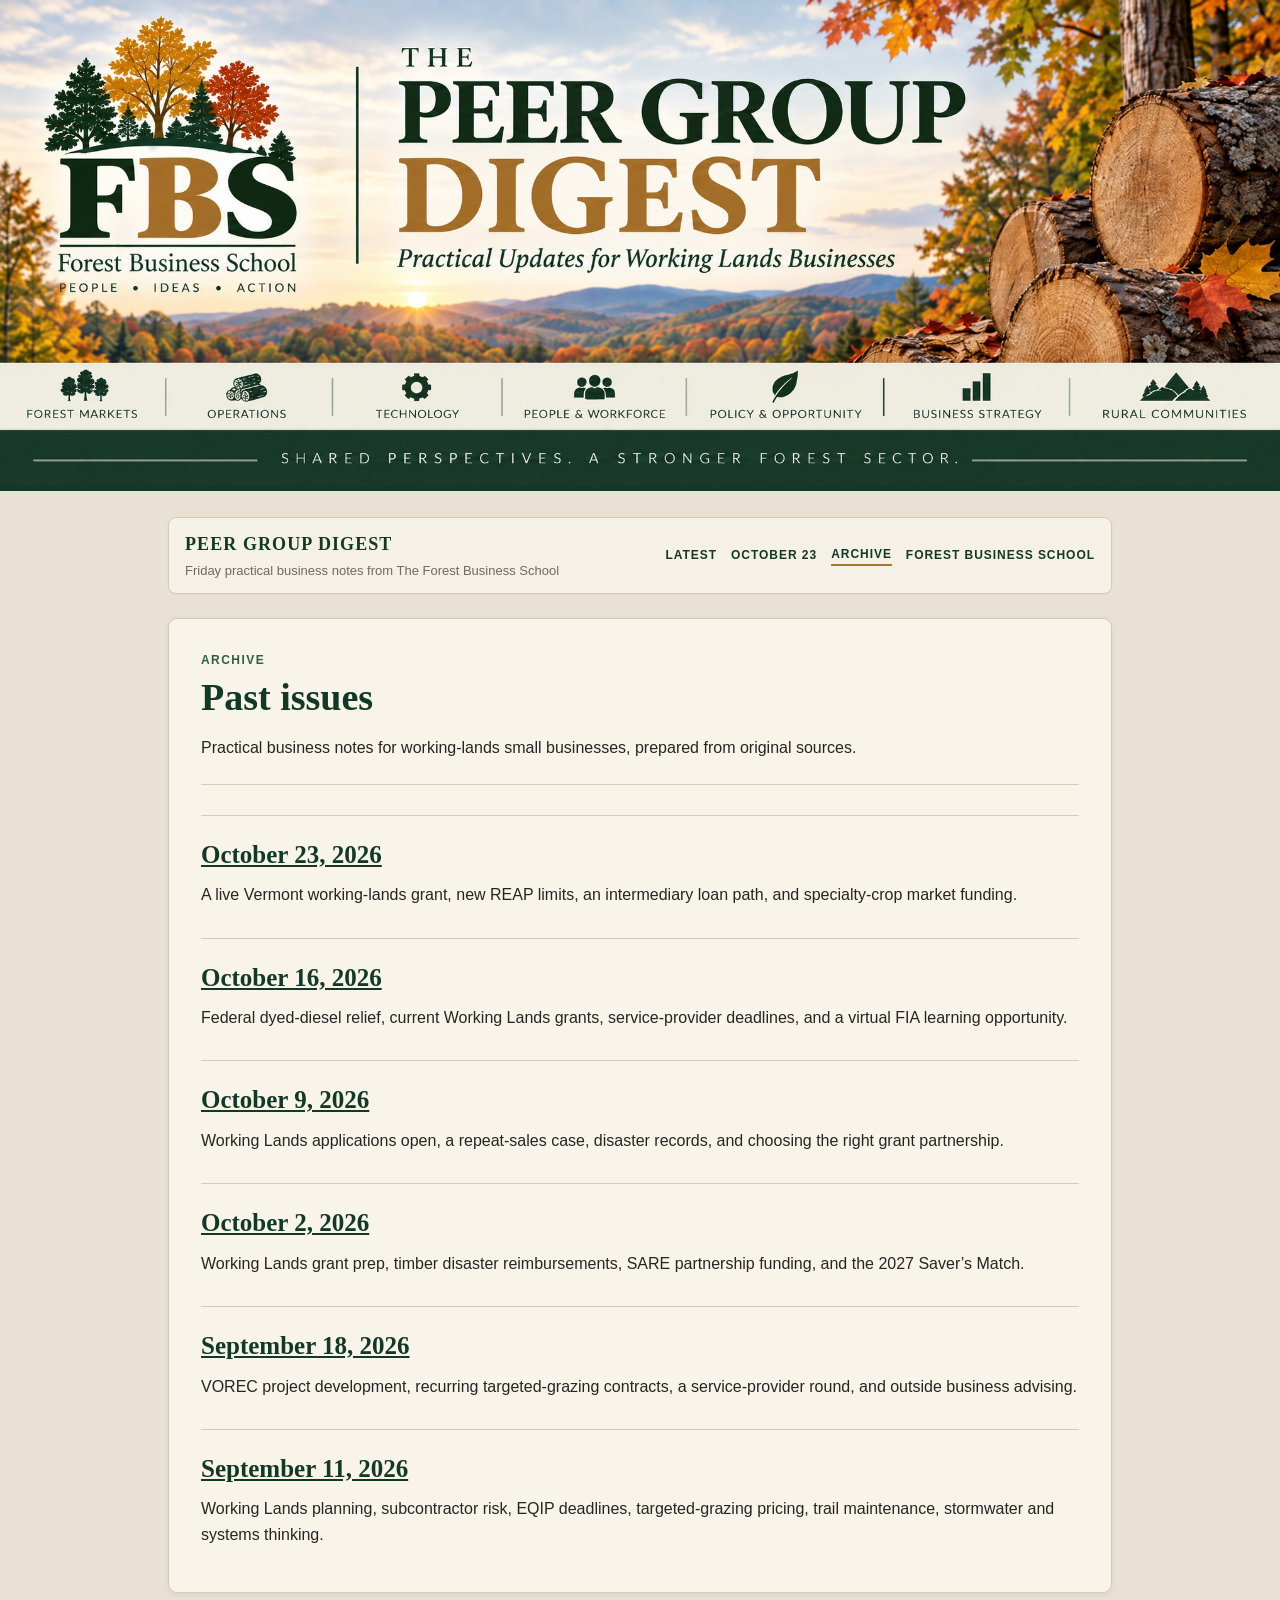
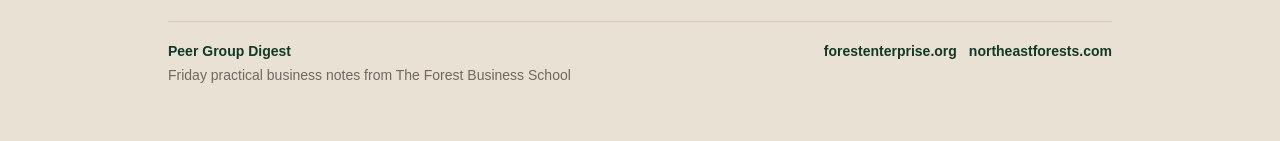
==== archive/index.html @ 653878ef "Publish October 23 Peer Group Digest" ====
<!doctype html>
<html lang="en"><head><meta charset="utf-8"><meta name="viewport" content="width=device-width, initial-scale=1"><title>Archive — Peer Group Digest</title><meta name="description" content="Archive of Peer Group Digest issues."><link rel="canonical" href="https://peer.vtfbs.com/archive/"><meta name="theme-color" content="#123827"><link rel="stylesheet" href="/assets/styles.css?v=20260911b"></head><body>
<div class="image-masthead"><a href="/"><img src="/assets/peer-header.jpg?v=20260911" alt="The Peer Group Digest — Forest Business School"></a></div><div class="page-shell"><header class="site-header"><div class="brand-block"><a class="brand" href="/">Peer Group Digest</a><p class="tagline">Friday practical business notes from The Forest Business School</p></div><nav class="site-nav" aria-label="Primary navigation"><a href="/">Latest</a><a href="/2026/10/23/">October 23</a><a class="active" href="/archive/">Archive</a><a href="https://www.forestenterprise.org">Forest Business School</a></nav></header><main><section class="edition-header"><p class="section-kicker">Archive</p><h1>Past issues</h1><p>Practical business notes for working-lands small businesses, prepared from original sources.</p></section><section class="item"><h2><a href="/2026/10/23/">October 23, 2026</a></h2><p>A live Vermont working-lands grant, new REAP limits, an intermediary loan path, and specialty-crop market funding.</p></section><section class="item"><h2><a href="/2026/10/16/">October 16, 2026</a></h2><p>Federal dyed-diesel relief, current Working Lands grants, service-provider deadlines, and a virtual FIA learning opportunity.</p></section><section class="item"><h2><a href="/2026/10/09/">October 9, 2026</a></h2><p>Working Lands applications open, a repeat-sales case, disaster records, and choosing the right grant partnership.</p></section><section class="item"><h2><a href="/2026/10/02/">October 2, 2026</a></h2><p>Working Lands grant prep, timber disaster reimbursements, SARE partnership funding, and the 2027 Saver’s Match.</p></section><section class="item"><h2><a href="/2026/09/18/">September 18, 2026</a></h2><p>VOREC project development, recurring targeted-grazing contracts, a service-provider round, and outside business advising.</p></section><section class="item"><h2><a href="/2026/09/11/">September 11, 2026</a></h2><p>Working Lands planning, subcontractor risk, EQIP deadlines, targeted-grazing pricing, trail maintenance, stormwater and systems thinking.</p></section></main><footer class="site-footer"><div><p class="footer-title">Peer Group Digest</p><p>Friday practical business notes from The Forest Business School</p></div><div class="footer-links"><a href="https://www.forestenterprise.org">forestenterprise.org</a><a href="https://www.northeastforests.com">northeastforests.com</a></div></footer></div></body></html>
---- assets/styles.css ----
:root{--forest:#123827;--forest-2:#244a34;--forest-3:#315f43;--gold:#a8792b;--paper:#f8f4ea;--bg:#e8e1d4;--ink:#252525;--muted:#6c6a61;--line:#d5c9b7;--accent:#efe7d5;--card:#fffaf0}*{box-sizing:border-box}html{scroll-behavior:smooth}body{margin:0;background:var(--bg);color:var(--ink);font-family:Arial,Helvetica,sans-serif;font-size:16px;line-height:1.58}.image-masthead{background:var(--forest);line-height:0;border-bottom:5px solid var(--forest)}.image-masthead img{display:block;width:100%;height:auto;margin:0 auto}.page-shell{max-width:980px;margin:0 auto;padding:26px 18px 42px}.site-header{display:flex;justify-content:space-between;gap:20px;align-items:center;background:rgba(248,244,234,.88);border:1px solid var(--line);border-radius:8px;padding:12px 16px;margin-bottom:24px;box-shadow:0 1px 3px rgba(0,0,0,.04)}.brand{font-family:Georgia,serif;font-size:18px;letter-spacing:.06em;text-decoration:none;color:var(--forest);font-weight:700;text-transform:uppercase}.tagline{margin:2px 0 0;color:var(--muted);font-size:13px}.site-nav{display:flex;gap:14px;flex-wrap:wrap;align-items:center}.site-nav a{font-size:12px;text-transform:uppercase;letter-spacing:.08em;color:var(--forest);text-decoration:none}.site-nav a.active{border-bottom:2px solid var(--gold)}main{background:var(--paper);border:1px solid var(--line);padding:32px;border-radius:9px;box-shadow:0 2px 7px rgba(0,0,0,.06)}.intro-grid{display:grid;grid-template-columns:1.7fr .95fr;gap:30px;align-items:start}.eyebrow,.section-kicker{font-size:12px;letter-spacing:.12em;text-transform:uppercase;color:var(--forest-3);font-weight:700;margin:0 0 8px}.intro-copy h1,.edition-header h1{font-family:Georgia,serif;color:var(--forest);font-size:38px;line-height:1.12;margin:0 0 16px}.dek{font-size:18px;color:#333;margin:0}.briefing-note{background:var(--accent);border-left:5px solid var(--gold);padding:18px;border-radius:5px}.briefing-label{font-size:12px;text-transform:uppercase;letter-spacing:.1em;color:var(--forest);font-weight:700;margin:0 0 8px}.source-note{color:var(--muted);font-size:14px}.coverage-section,.latest-section,section{margin-top:30px}.coverage-grid{display:grid;grid-template-columns:1fr 1fr;gap:18px}.coverage-grid article,.card{border:1px solid var(--line);background:var(--card);border-radius:7px;padding:17px}.coverage-grid h3,.card h3{font-family:Georgia,serif;color:var(--forest);margin:0 0 7px;font-size:20px}h2{font-family:Georgia,serif;color:var(--forest);font-size:25px;line-height:1.22;margin:0 0 12px}p{margin:0 0 13px}.morning-list{padding-left:20px;margin-top:8px}.morning-list li{margin-bottom:9px}.edition-header{border-bottom:1px solid var(--line);padding-bottom:18px;margin-top:0}.edition-header p{margin-bottom:6px}.item{border-top:1px solid var(--line);padding-top:24px}.item:first-of-type{border-top:0}.note{background:var(--card);border-left:4px solid var(--forest-3);padding:12px 14px;margin:10px 0;border-radius:4px}.note p{margin:0 0 6px}.note p:last-child{margin-bottom:0}a{color:var(--forest);font-weight:700}.read-edition{display:inline-block;margin-top:8px;text-decoration:none;color:var(--forest)}.button-link{display:inline-block;background:var(--forest);color:#fff!important;text-decoration:none;border-radius:4px;padding:10px 14px;margin-top:8px}.site-footer{display:flex;justify-content:space-between;gap:18px;border-top:1px solid var(--line);padding-top:18px;margin-top:28px;color:var(--muted);font-size:14px}.footer-title{font-weight:700;color:var(--forest);margin-bottom:2px}.footer-links{display:flex;gap:12px;flex-wrap:wrap}.footer-links a{color:var(--forest);text-decoration:none}@media(max-width:700px){.image-masthead{border-bottom-width:3px}.page-shell{padding:16px 12px 28px}.site-header,.site-footer{display:block}.site-nav{margin-top:12px}.brand{font-size:15px}.tagline{font-size:12px}main{padding:20px 16px}.intro-grid,.coverage-grid{grid-template-columns:1fr}.intro-copy h1,.edition-header h1{font-size:28px}.dek{font-size:16px}h2{font-size:22px}.coverage-grid article,.card{padding:14px}}
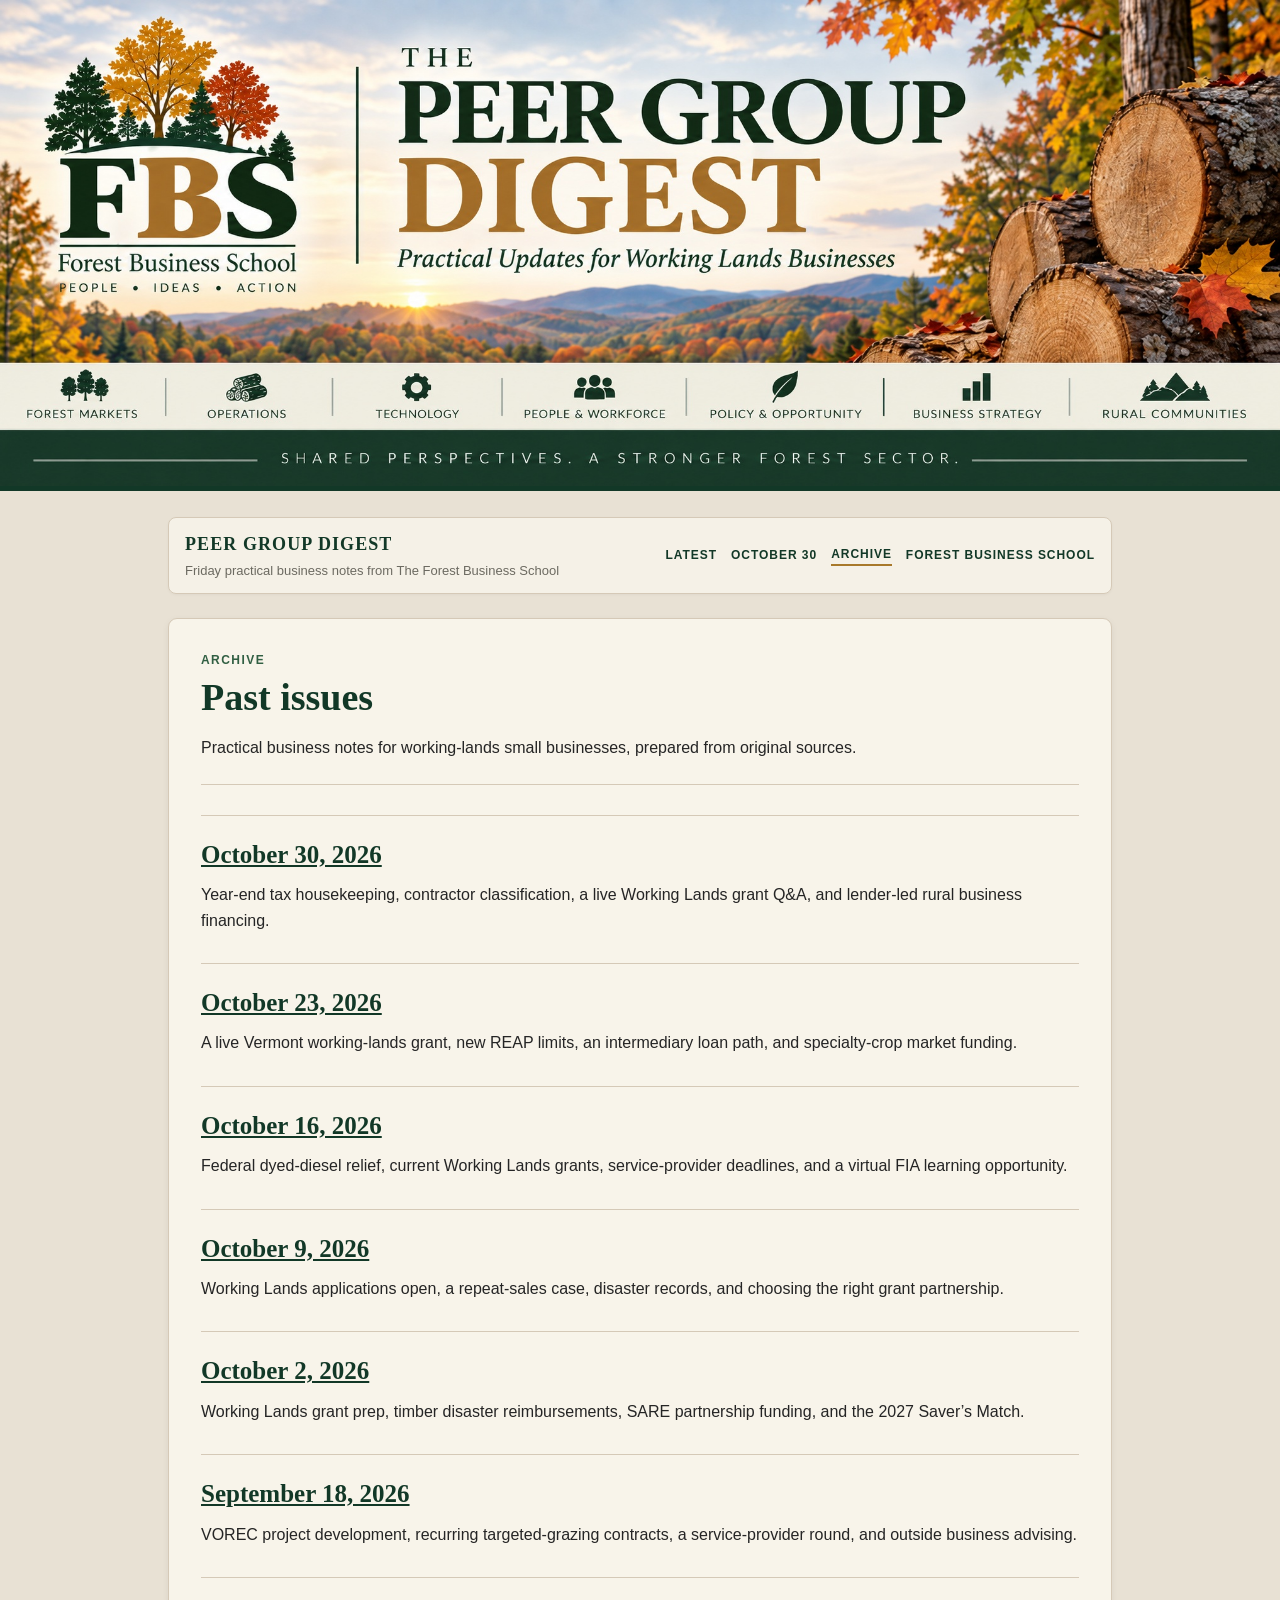
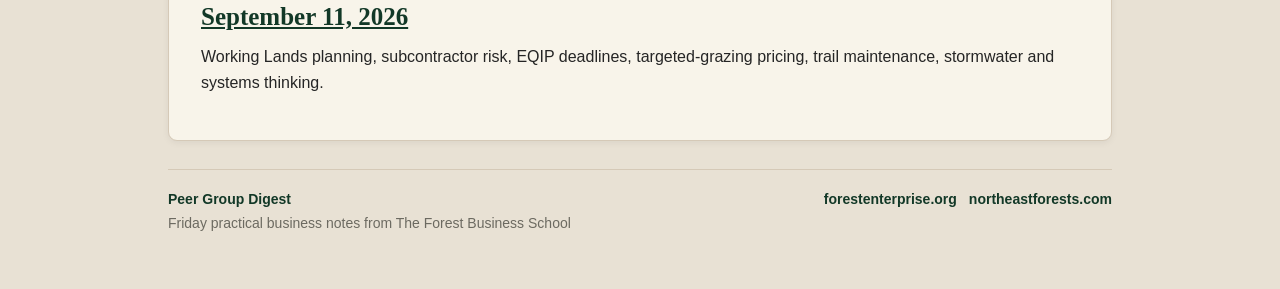
==== commit a10ca965: "Publish October 30 Peer Group Digest" ====
--- a/archive/index.html
+++ b/archive/index.html
@@ -1,3 +1,3 @@
 <!doctype html>
 <html lang="en"><head><meta charset="utf-8"><meta name="viewport" content="width=device-width, initial-scale=1"><title>Archive — Peer Group Digest</title><meta name="description" content="Archive of Peer Group Digest issues."><link rel="canonical" href="https://peer.vtfbs.com/archive/"><meta name="theme-color" content="#123827"><link rel="stylesheet" href="/assets/styles.css?v=20260911b"></head><body>
-<div class="image-masthead"><a href="/"><img src="/assets/peer-header.jpg?v=20260911" alt="The Peer Group Digest — Forest Business School"></a></div><div class="page-shell"><header class="site-header"><div class="brand-block"><a class="brand" href="/">Peer Group Digest</a><p class="tagline">Friday practical business notes from The Forest Business School</p></div><nav class="site-nav" aria-label="Primary navigation"><a href="/">Latest</a><a href="/2026/10/23/">October 23</a><a class="active" href="/archive/">Archive</a><a href="https://www.forestenterprise.org">Forest Business School</a></nav></header><main><section class="edition-header"><p class="section-kicker">Archive</p><h1>Past issues</h1><p>Practical business notes for working-lands small businesses, prepared from original sources.</p></section><section class="item"><h2><a href="/2026/10/23/">October 23, 2026</a></h2><p>A live Vermont working-lands grant, new REAP limits, an intermediary loan path, and specialty-crop market funding.</p></section><section class="item"><h2><a href="/2026/10/16/">October 16, 2026</a></h2><p>Federal dyed-diesel relief, current Working Lands grants, service-provider deadlines, and a virtual FIA learning opportunity.</p></section><section class="item"><h2><a href="/2026/10/09/">October 9, 2026</a></h2><p>Working Lands applications open, a repeat-sales case, disaster records, and choosing the right grant partnership.</p></section><section class="item"><h2><a href="/2026/10/02/">October 2, 2026</a></h2><p>Working Lands grant prep, timber disaster reimbursements, SARE partnership funding, and the 2027 Saver’s Match.</p></section><section class="item"><h2><a href="/2026/09/18/">September 18, 2026</a></h2><p>VOREC project development, recurring targeted-grazing contracts, a service-provider round, and outside business advising.</p></section><section class="item"><h2><a href="/2026/09/11/">September 11, 2026</a></h2><p>Working Lands planning, subcontractor risk, EQIP deadlines, targeted-grazing pricing, trail maintenance, stormwater and systems thinking.</p></section></main><footer class="site-footer"><div><p class="footer-title">Peer Group Digest</p><p>Friday practical business notes from The Forest Business School</p></div><div class="footer-links"><a href="https://www.forestenterprise.org">forestenterprise.org</a><a href="https://www.northeastforests.com">northeastforests.com</a></div></footer></div></body></html>
+<div class="image-masthead"><a href="/"><img src="/assets/peer-header.jpg?v=20260911" alt="The Peer Group Digest — Forest Business School"></a></div><div class="page-shell"><header class="site-header"><div class="brand-block"><a class="brand" href="/">Peer Group Digest</a><p class="tagline">Friday practical business notes from The Forest Business School</p></div><nav class="site-nav" aria-label="Primary navigation"><a href="/">Latest</a><a href="/2026/10/30/">October 30</a><a class="active" href="/archive/">Archive</a><a href="https://www.forestenterprise.org">Forest Business School</a></nav></header><main><section class="edition-header"><p class="section-kicker">Archive</p><h1>Past issues</h1><p>Practical business notes for working-lands small businesses, prepared from original sources.</p></section><section class="item"><h2><a href="/2026/10/30/">October 30, 2026</a></h2><p>Year-end tax housekeeping, contractor classification, a live Working Lands grant Q&amp;A, and lender-led rural business financing.</p></section><section class="item"><h2><a href="/2026/10/23/">October 23, 2026</a></h2><p>A live Vermont working-lands grant, new REAP limits, an intermediary loan path, and specialty-crop market funding.</p></section><section class="item"><h2><a href="/2026/10/16/">October 16, 2026</a></h2><p>Federal dyed-diesel relief, current Working Lands grants, service-provider deadlines, and a virtual FIA learning opportunity.</p></section><section class="item"><h2><a href="/2026/10/09/">October 9, 2026</a></h2><p>Working Lands applications open, a repeat-sales case, disaster records, and choosing the right grant partnership.</p></section><section class="item"><h2><a href="/2026/10/02/">October 2, 2026</a></h2><p>Working Lands grant prep, timber disaster reimbursements, SARE partnership funding, and the 2027 Saver’s Match.</p></section><section class="item"><h2><a href="/2026/09/18/">September 18, 2026</a></h2><p>VOREC project development, recurring targeted-grazing contracts, a service-provider round, and outside business advising.</p></section><section class="item"><h2><a href="/2026/09/11/">September 11, 2026</a></h2><p>Working Lands planning, subcontractor risk, EQIP deadlines, targeted-grazing pricing, trail maintenance, stormwater and systems thinking.</p></section></main><footer class="site-footer"><div><p class="footer-title">Peer Group Digest</p><p>Friday practical business notes from The Forest Business School</p></div><div class="footer-links"><a href="https://www.forestenterprise.org">forestenterprise.org</a><a href="https://www.northeastforests.com">northeastforests.com</a></div></footer></div></body></html>
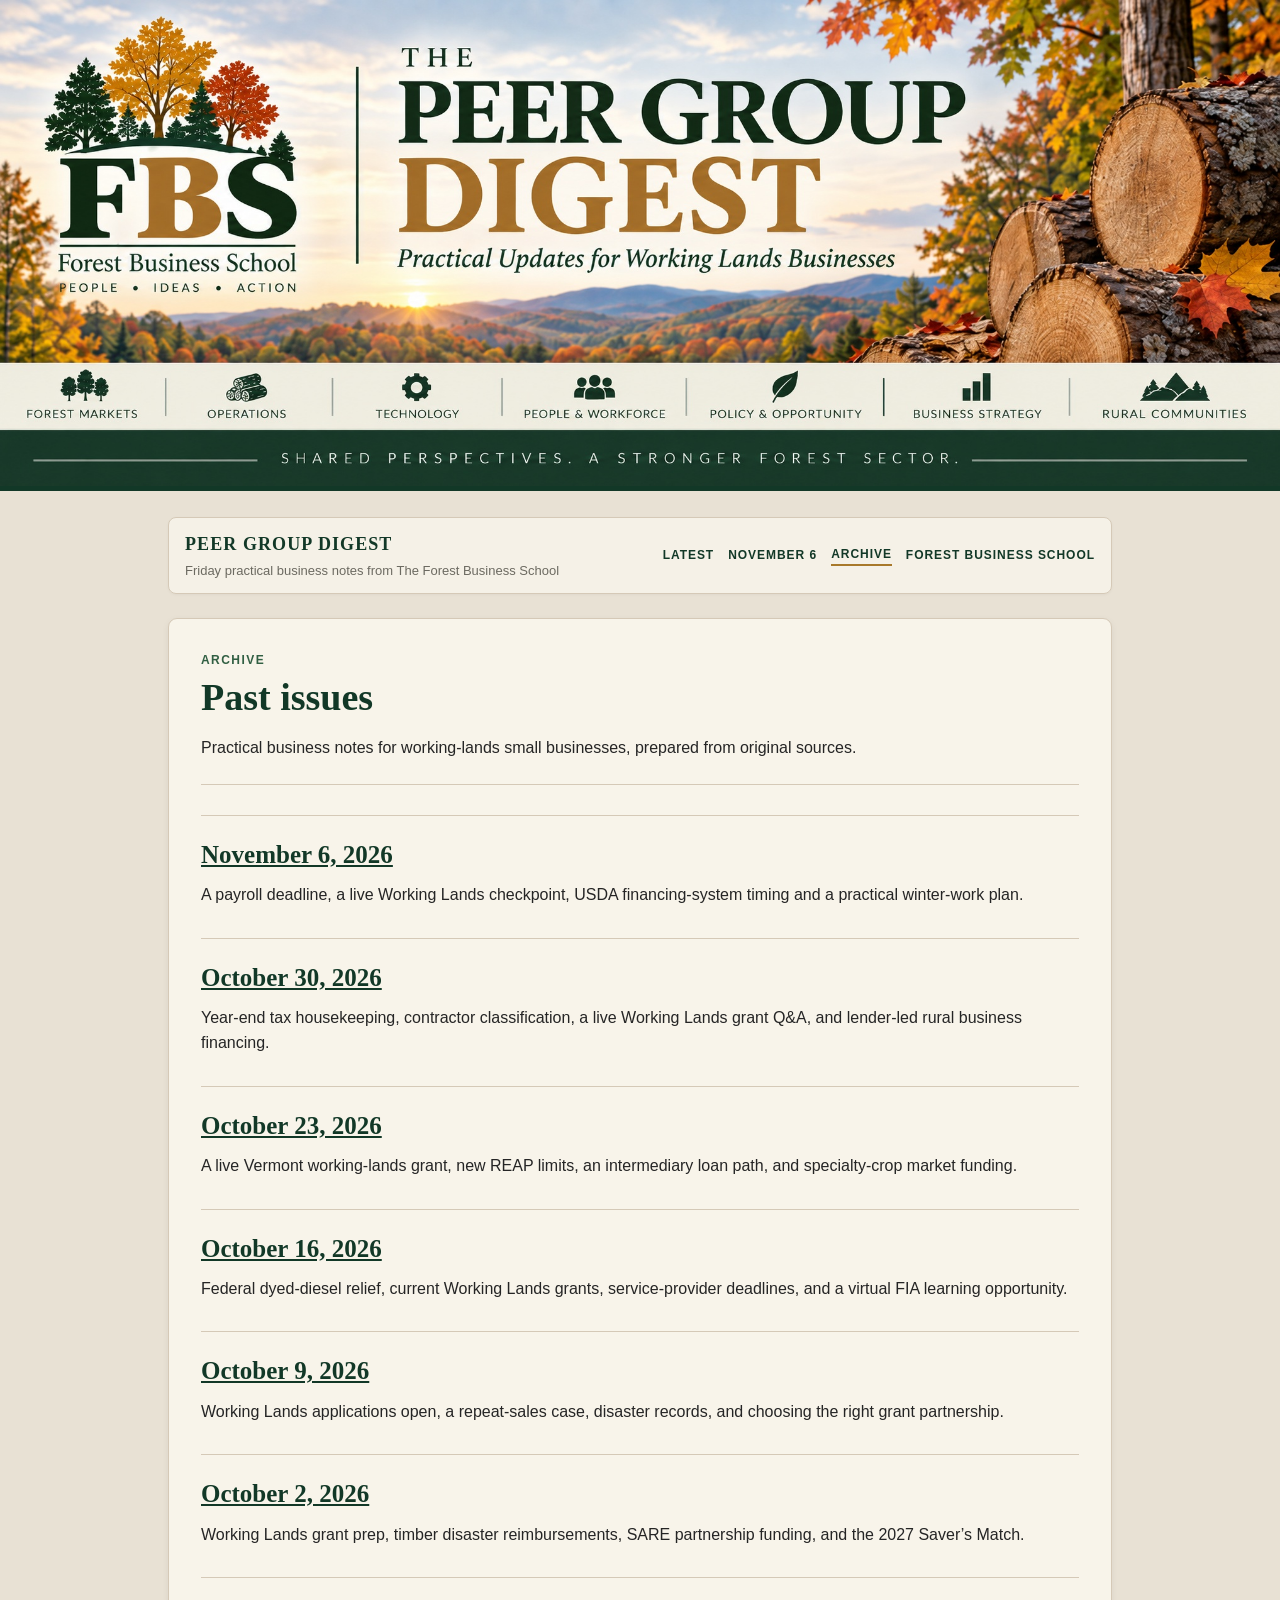
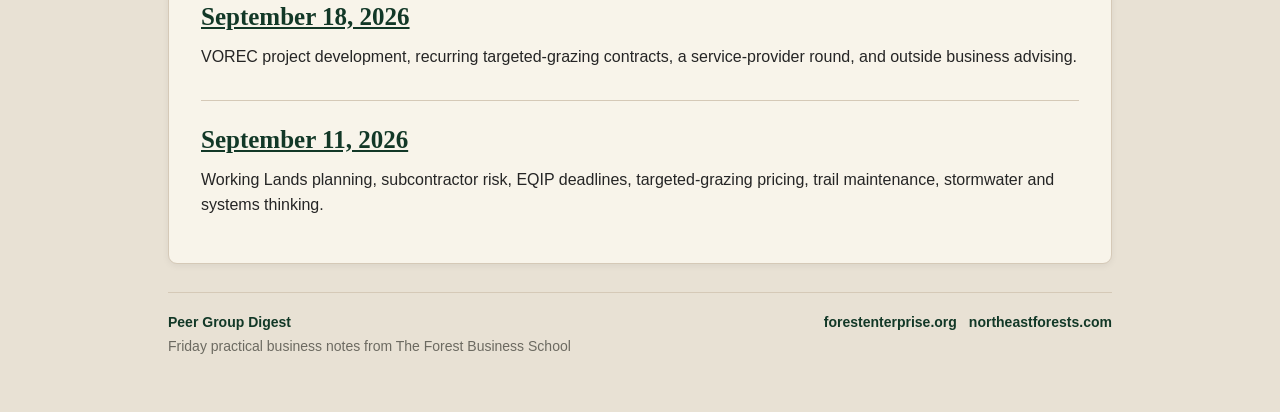
==== commit 50978bd0: "Publish November 6 Peer Group Digest" ====
--- a/archive/index.html
+++ b/archive/index.html
@@ -1,3 +1,3 @@
 <!doctype html>
 <html lang="en"><head><meta charset="utf-8"><meta name="viewport" content="width=device-width, initial-scale=1"><title>Archive — Peer Group Digest</title><meta name="description" content="Archive of Peer Group Digest issues."><link rel="canonical" href="https://peer.vtfbs.com/archive/"><meta name="theme-color" content="#123827"><link rel="stylesheet" href="/assets/styles.css?v=20260911b"></head><body>
-<div class="image-masthead"><a href="/"><img src="/assets/peer-header.jpg?v=20260911" alt="The Peer Group Digest — Forest Business School"></a></div><div class="page-shell"><header class="site-header"><div class="brand-block"><a class="brand" href="/">Peer Group Digest</a><p class="tagline">Friday practical business notes from The Forest Business School</p></div><nav class="site-nav" aria-label="Primary navigation"><a href="/">Latest</a><a href="/2026/10/30/">October 30</a><a class="active" href="/archive/">Archive</a><a href="https://www.forestenterprise.org">Forest Business School</a></nav></header><main><section class="edition-header"><p class="section-kicker">Archive</p><h1>Past issues</h1><p>Practical business notes for working-lands small businesses, prepared from original sources.</p></section><section class="item"><h2><a href="/2026/10/30/">October 30, 2026</a></h2><p>Year-end tax housekeeping, contractor classification, a live Working Lands grant Q&amp;A, and lender-led rural business financing.</p></section><section class="item"><h2><a href="/2026/10/23/">October 23, 2026</a></h2><p>A live Vermont working-lands grant, new REAP limits, an intermediary loan path, and specialty-crop market funding.</p></section><section class="item"><h2><a href="/2026/10/16/">October 16, 2026</a></h2><p>Federal dyed-diesel relief, current Working Lands grants, service-provider deadlines, and a virtual FIA learning opportunity.</p></section><section class="item"><h2><a href="/2026/10/09/">October 9, 2026</a></h2><p>Working Lands applications open, a repeat-sales case, disaster records, and choosing the right grant partnership.</p></section><section class="item"><h2><a href="/2026/10/02/">October 2, 2026</a></h2><p>Working Lands grant prep, timber disaster reimbursements, SARE partnership funding, and the 2027 Saver’s Match.</p></section><section class="item"><h2><a href="/2026/09/18/">September 18, 2026</a></h2><p>VOREC project development, recurring targeted-grazing contracts, a service-provider round, and outside business advising.</p></section><section class="item"><h2><a href="/2026/09/11/">September 11, 2026</a></h2><p>Working Lands planning, subcontractor risk, EQIP deadlines, targeted-grazing pricing, trail maintenance, stormwater and systems thinking.</p></section></main><footer class="site-footer"><div><p class="footer-title">Peer Group Digest</p><p>Friday practical business notes from The Forest Business School</p></div><div class="footer-links"><a href="https://www.forestenterprise.org">forestenterprise.org</a><a href="https://www.northeastforests.com">northeastforests.com</a></div></footer></div></body></html>
+<div class="image-masthead"><a href="/"><img src="/assets/peer-header.jpg?v=20260911" alt="The Peer Group Digest — Forest Business School"></a></div><div class="page-shell"><header class="site-header"><div class="brand-block"><a class="brand" href="/">Peer Group Digest</a><p class="tagline">Friday practical business notes from The Forest Business School</p></div><nav class="site-nav" aria-label="Primary navigation"><a href="/">Latest</a><a href="/2026/11/06/">November 6</a><a class="active" href="/archive/">Archive</a><a href="https://www.forestenterprise.org">Forest Business School</a></nav></header><main><section class="edition-header"><p class="section-kicker">Archive</p><h1>Past issues</h1><p>Practical business notes for working-lands small businesses, prepared from original sources.</p></section><section class="item"><h2><a href="/2026/11/06/">November 6, 2026</a></h2><p>A payroll deadline, a live Working Lands checkpoint, USDA financing-system timing and a practical winter-work plan.</p></section><section class="item"><h2><a href="/2026/10/30/">October 30, 2026</a></h2><p>Year-end tax housekeeping, contractor classification, a live Working Lands grant Q&amp;A, and lender-led rural business financing.</p></section><section class="item"><h2><a href="/2026/10/23/">October 23, 2026</a></h2><p>A live Vermont working-lands grant, new REAP limits, an intermediary loan path, and specialty-crop market funding.</p></section><section class="item"><h2><a href="/2026/10/16/">October 16, 2026</a></h2><p>Federal dyed-diesel relief, current Working Lands grants, service-provider deadlines, and a virtual FIA learning opportunity.</p></section><section class="item"><h2><a href="/2026/10/09/">October 9, 2026</a></h2><p>Working Lands applications open, a repeat-sales case, disaster records, and choosing the right grant partnership.</p></section><section class="item"><h2><a href="/2026/10/02/">October 2, 2026</a></h2><p>Working Lands grant prep, timber disaster reimbursements, SARE partnership funding, and the 2027 Saver’s Match.</p></section><section class="item"><h2><a href="/2026/09/18/">September 18, 2026</a></h2><p>VOREC project development, recurring targeted-grazing contracts, a service-provider round, and outside business advising.</p></section><section class="item"><h2><a href="/2026/09/11/">September 11, 2026</a></h2><p>Working Lands planning, subcontractor risk, EQIP deadlines, targeted-grazing pricing, trail maintenance, stormwater and systems thinking.</p></section></main><footer class="site-footer"><div><p class="footer-title">Peer Group Digest</p><p>Friday practical business notes from The Forest Business School</p></div><div class="footer-links"><a href="https://www.forestenterprise.org">forestenterprise.org</a><a href="https://www.northeastforests.com">northeastforests.com</a></div></footer></div></body></html>
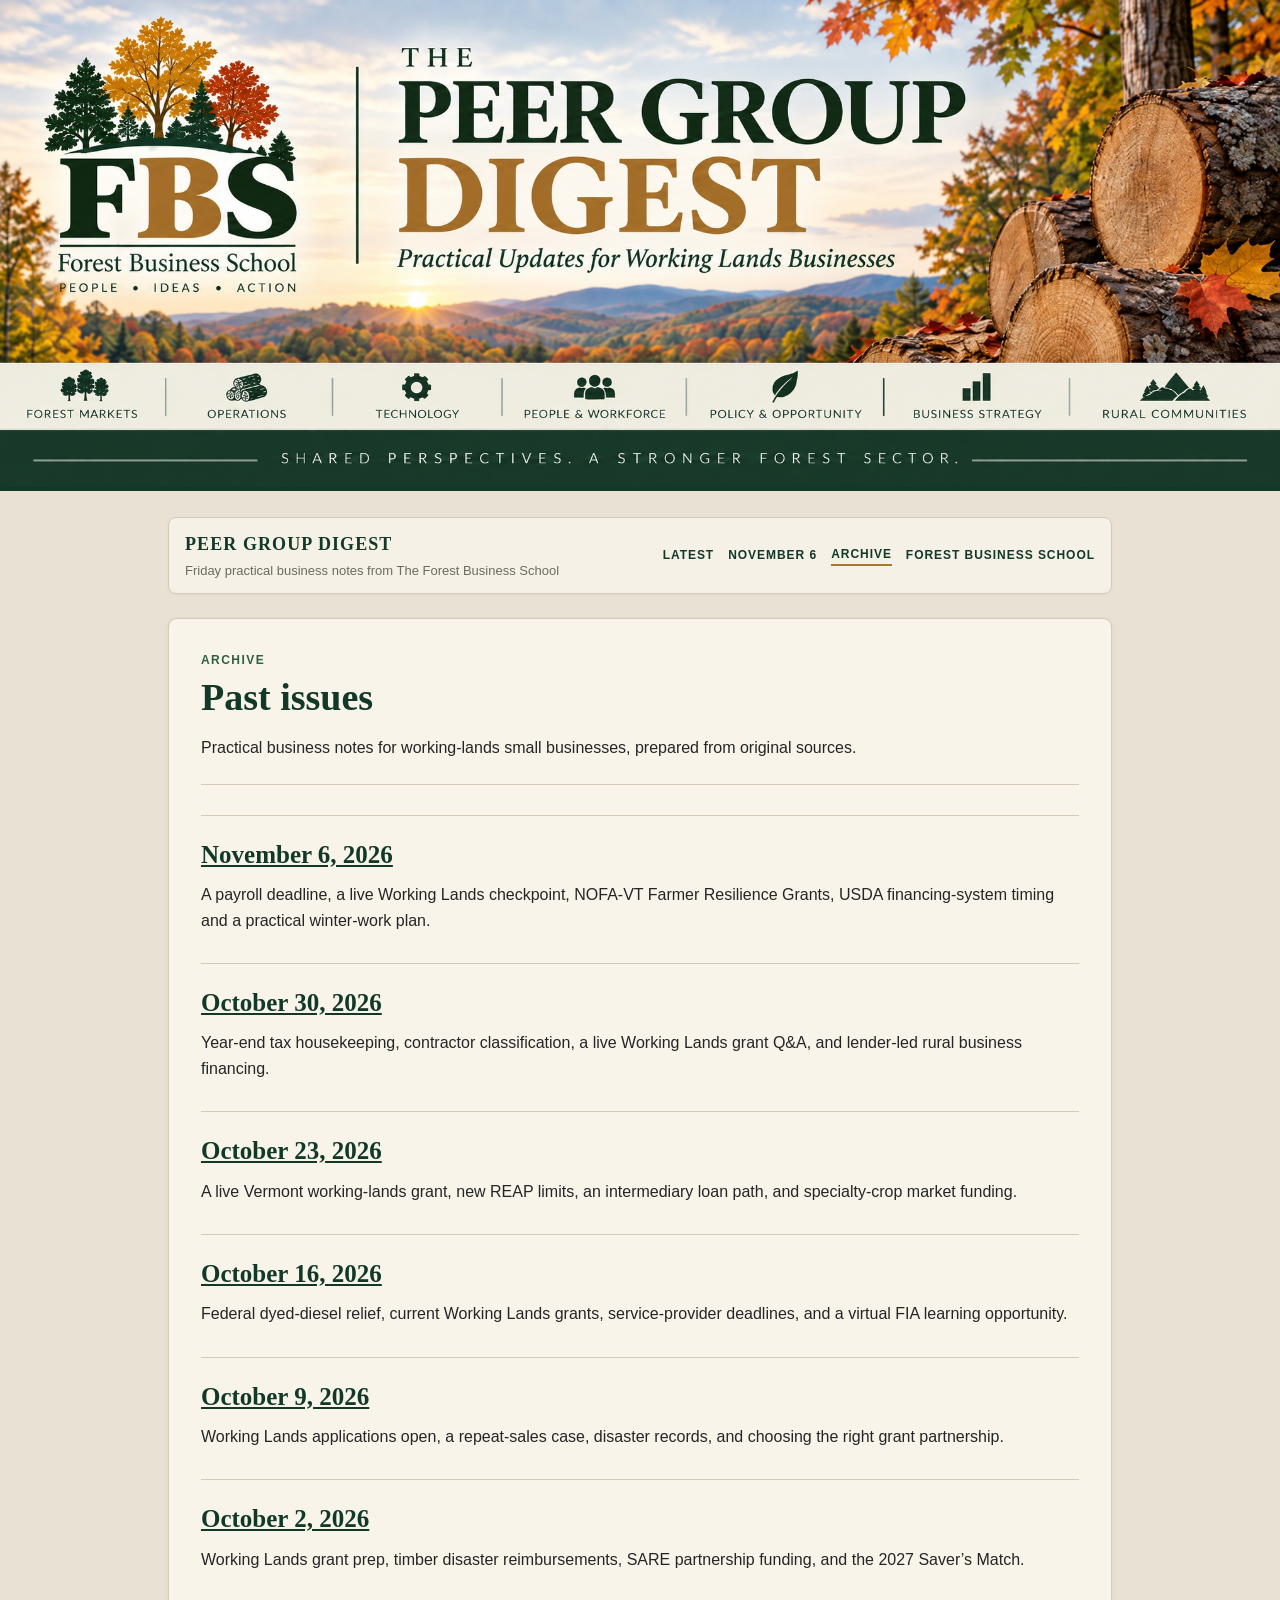
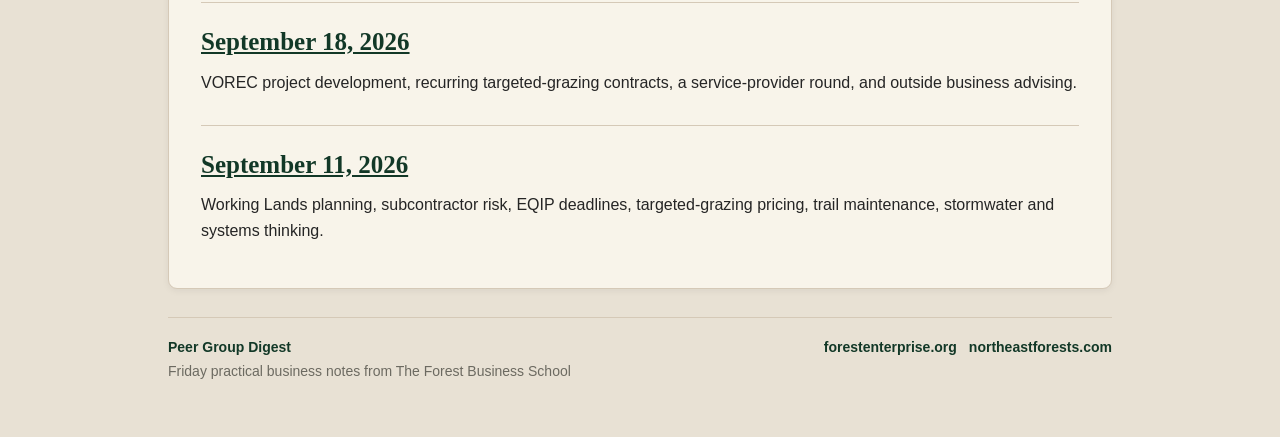
==== commit bc2c4fcf: "Include NOFA-VT Farmer Resilience Grants in November 6 digest" ====
--- a/archive/index.html
+++ b/archive/index.html
@@ -1,3 +1,3 @@
 <!doctype html>
 <html lang="en"><head><meta charset="utf-8"><meta name="viewport" content="width=device-width, initial-scale=1"><title>Archive — Peer Group Digest</title><meta name="description" content="Archive of Peer Group Digest issues."><link rel="canonical" href="https://peer.vtfbs.com/archive/"><meta name="theme-color" content="#123827"><link rel="stylesheet" href="/assets/styles.css?v=20260911b"></head><body>
-<div class="image-masthead"><a href="/"><img src="/assets/peer-header.jpg?v=20260911" alt="The Peer Group Digest — Forest Business School"></a></div><div class="page-shell"><header class="site-header"><div class="brand-block"><a class="brand" href="/">Peer Group Digest</a><p class="tagline">Friday practical business notes from The Forest Business School</p></div><nav class="site-nav" aria-label="Primary navigation"><a href="/">Latest</a><a href="/2026/11/06/">November 6</a><a class="active" href="/archive/">Archive</a><a href="https://www.forestenterprise.org">Forest Business School</a></nav></header><main><section class="edition-header"><p class="section-kicker">Archive</p><h1>Past issues</h1><p>Practical business notes for working-lands small businesses, prepared from original sources.</p></section><section class="item"><h2><a href="/2026/11/06/">November 6, 2026</a></h2><p>A payroll deadline, a live Working Lands checkpoint, USDA financing-system timing and a practical winter-work plan.</p></section><section class="item"><h2><a href="/2026/10/30/">October 30, 2026</a></h2><p>Year-end tax housekeeping, contractor classification, a live Working Lands grant Q&amp;A, and lender-led rural business financing.</p></section><section class="item"><h2><a href="/2026/10/23/">October 23, 2026</a></h2><p>A live Vermont working-lands grant, new REAP limits, an intermediary loan path, and specialty-crop market funding.</p></section><section class="item"><h2><a href="/2026/10/16/">October 16, 2026</a></h2><p>Federal dyed-diesel relief, current Working Lands grants, service-provider deadlines, and a virtual FIA learning opportunity.</p></section><section class="item"><h2><a href="/2026/10/09/">October 9, 2026</a></h2><p>Working Lands applications open, a repeat-sales case, disaster records, and choosing the right grant partnership.</p></section><section class="item"><h2><a href="/2026/10/02/">October 2, 2026</a></h2><p>Working Lands grant prep, timber disaster reimbursements, SARE partnership funding, and the 2027 Saver’s Match.</p></section><section class="item"><h2><a href="/2026/09/18/">September 18, 2026</a></h2><p>VOREC project development, recurring targeted-grazing contracts, a service-provider round, and outside business advising.</p></section><section class="item"><h2><a href="/2026/09/11/">September 11, 2026</a></h2><p>Working Lands planning, subcontractor risk, EQIP deadlines, targeted-grazing pricing, trail maintenance, stormwater and systems thinking.</p></section></main><footer class="site-footer"><div><p class="footer-title">Peer Group Digest</p><p>Friday practical business notes from The Forest Business School</p></div><div class="footer-links"><a href="https://www.forestenterprise.org">forestenterprise.org</a><a href="https://www.northeastforests.com">northeastforests.com</a></div></footer></div></body></html>
+<div class="image-masthead"><a href="/"><img src="/assets/peer-header.jpg?v=20260911" alt="The Peer Group Digest — Forest Business School"></a></div><div class="page-shell"><header class="site-header"><div class="brand-block"><a class="brand" href="/">Peer Group Digest</a><p class="tagline">Friday practical business notes from The Forest Business School</p></div><nav class="site-nav" aria-label="Primary navigation"><a href="/">Latest</a><a href="/2026/11/06/">November 6</a><a class="active" href="/archive/">Archive</a><a href="https://www.forestenterprise.org">Forest Business School</a></nav></header><main><section class="edition-header"><p class="section-kicker">Archive</p><h1>Past issues</h1><p>Practical business notes for working-lands small businesses, prepared from original sources.</p></section><section class="item"><h2><a href="/2026/11/06/">November 6, 2026</a></h2><p>A payroll deadline, a live Working Lands checkpoint, NOFA-VT Farmer Resilience Grants, USDA financing-system timing and a practical winter-work plan.</p></section><section class="item"><h2><a href="/2026/10/30/">October 30, 2026</a></h2><p>Year-end tax housekeeping, contractor classification, a live Working Lands grant Q&amp;A, and lender-led rural business financing.</p></section><section class="item"><h2><a href="/2026/10/23/">October 23, 2026</a></h2><p>A live Vermont working-lands grant, new REAP limits, an intermediary loan path, and specialty-crop market funding.</p></section><section class="item"><h2><a href="/2026/10/16/">October 16, 2026</a></h2><p>Federal dyed-diesel relief, current Working Lands grants, service-provider deadlines, and a virtual FIA learning opportunity.</p></section><section class="item"><h2><a href="/2026/10/09/">October 9, 2026</a></h2><p>Working Lands applications open, a repeat-sales case, disaster records, and choosing the right grant partnership.</p></section><section class="item"><h2><a href="/2026/10/02/">October 2, 2026</a></h2><p>Working Lands grant prep, timber disaster reimbursements, SARE partnership funding, and the 2027 Saver’s Match.</p></section><section class="item"><h2><a href="/2026/09/18/">September 18, 2026</a></h2><p>VOREC project development, recurring targeted-grazing contracts, a service-provider round, and outside business advising.</p></section><section class="item"><h2><a href="/2026/09/11/">September 11, 2026</a></h2><p>Working Lands planning, subcontractor risk, EQIP deadlines, targeted-grazing pricing, trail maintenance, stormwater and systems thinking.</p></section></main><footer class="site-footer"><div><p class="footer-title">Peer Group Digest</p><p>Friday practical business notes from The Forest Business School</p></div><div class="footer-links"><a href="https://www.forestenterprise.org">forestenterprise.org</a><a href="https://www.northeastforests.com">northeastforests.com</a></div></footer></div></body></html>
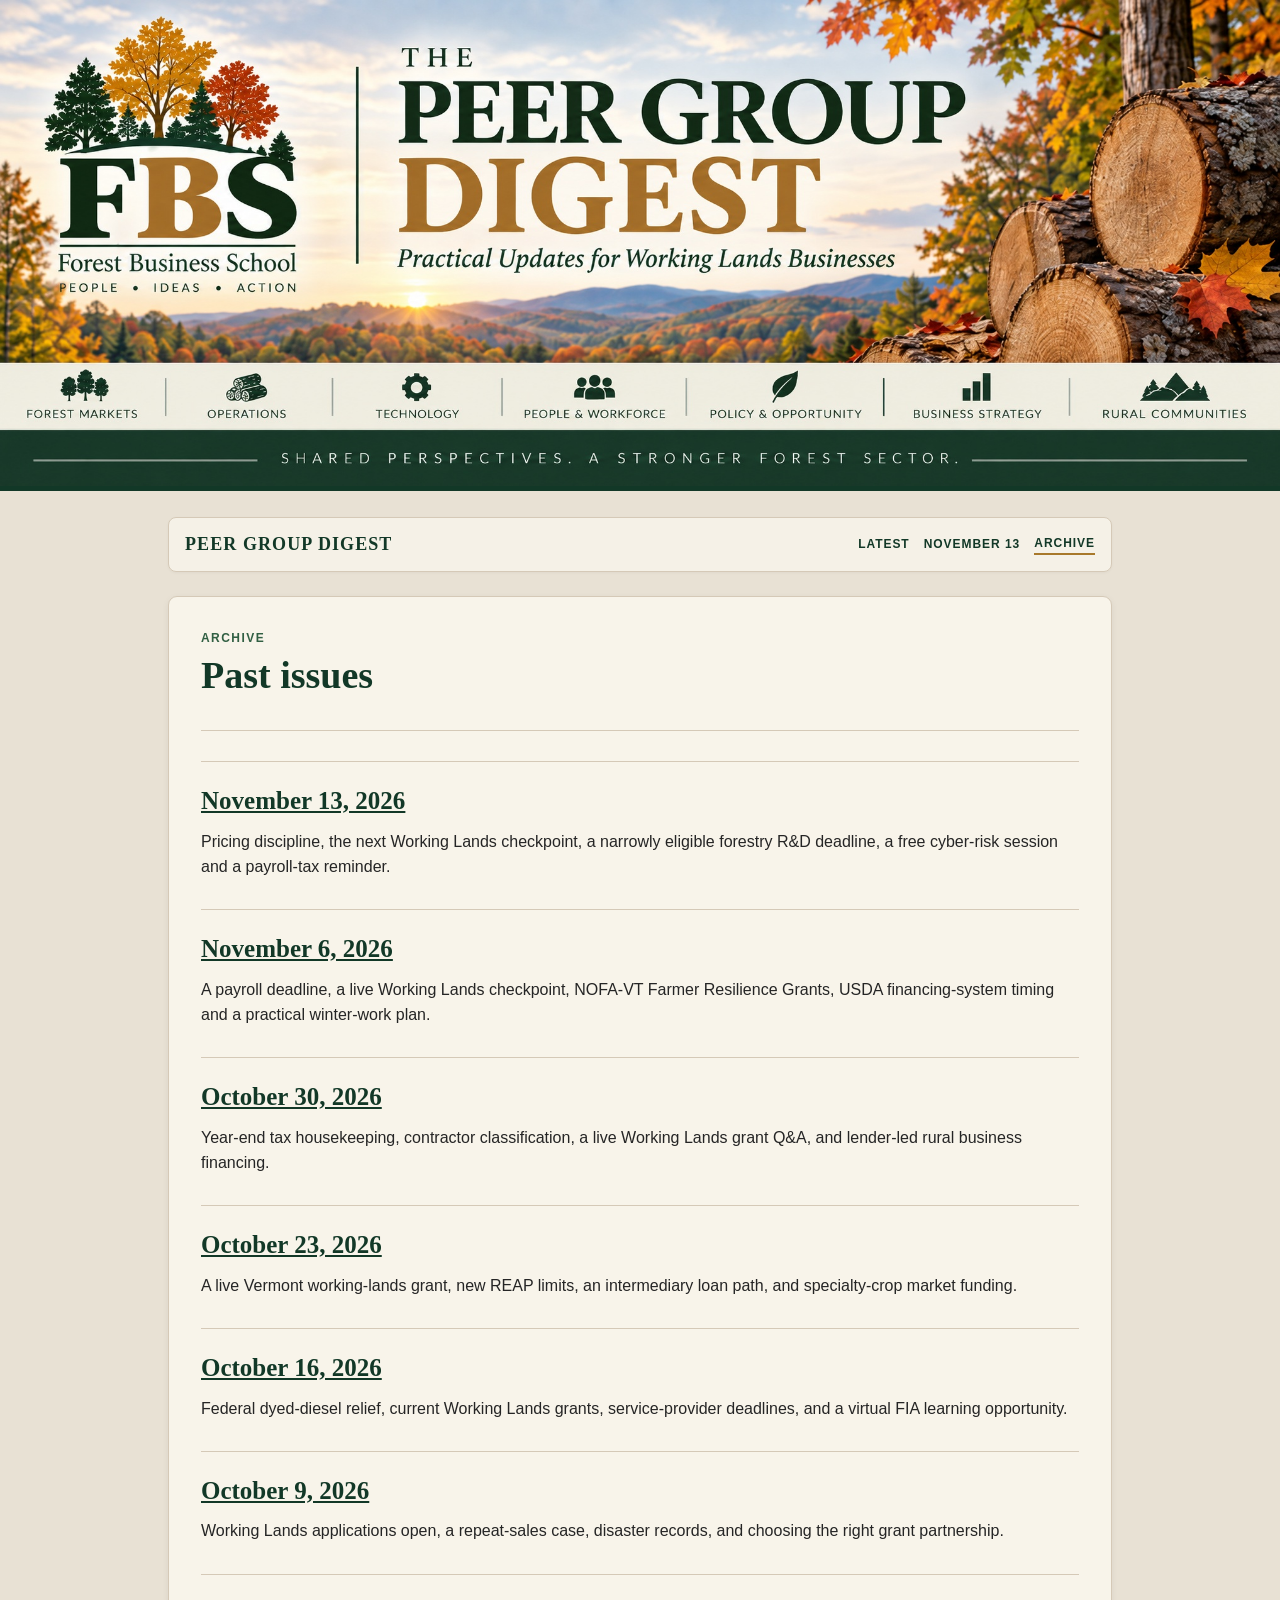
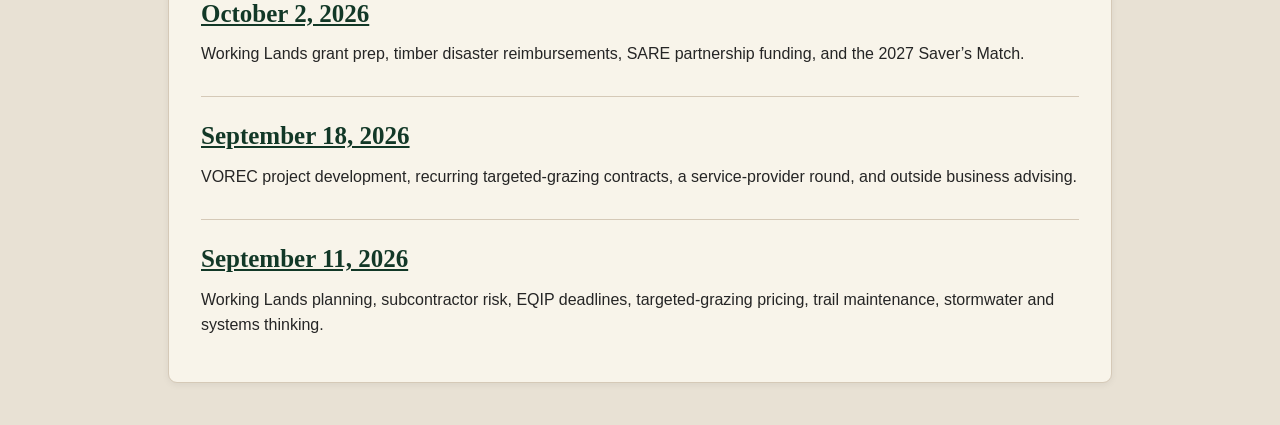
==== commit ea8de983: "Publish November 13 Peer Group Digest" ====
--- a/archive/index.html
+++ b/archive/index.html
@@ -1,3 +1 @@
-<!doctype html>
-<html lang="en"><head><meta charset="utf-8"><meta name="viewport" content="width=device-width, initial-scale=1"><title>Archive — Peer Group Digest</title><meta name="description" content="Archive of Peer Group Digest issues."><link rel="canonical" href="https://peer.vtfbs.com/archive/"><meta name="theme-color" content="#123827"><link rel="stylesheet" href="/assets/styles.css?v=20260911b"></head><body>
-<div class="image-masthead"><a href="/"><img src="/assets/peer-header.jpg?v=20260911" alt="The Peer Group Digest — Forest Business School"></a></div><div class="page-shell"><header class="site-header"><div class="brand-block"><a class="brand" href="/">Peer Group Digest</a><p class="tagline">Friday practical business notes from The Forest Business School</p></div><nav class="site-nav" aria-label="Primary navigation"><a href="/">Latest</a><a href="/2026/11/06/">November 6</a><a class="active" href="/archive/">Archive</a><a href="https://www.forestenterprise.org">Forest Business School</a></nav></header><main><section class="edition-header"><p class="section-kicker">Archive</p><h1>Past issues</h1><p>Practical business notes for working-lands small businesses, prepared from original sources.</p></section><section class="item"><h2><a href="/2026/11/06/">November 6, 2026</a></h2><p>A payroll deadline, a live Working Lands checkpoint, NOFA-VT Farmer Resilience Grants, USDA financing-system timing and a practical winter-work plan.</p></section><section class="item"><h2><a href="/2026/10/30/">October 30, 2026</a></h2><p>Year-end tax housekeeping, contractor classification, a live Working Lands grant Q&amp;A, and lender-led rural business financing.</p></section><section class="item"><h2><a href="/2026/10/23/">October 23, 2026</a></h2><p>A live Vermont working-lands grant, new REAP limits, an intermediary loan path, and specialty-crop market funding.</p></section><section class="item"><h2><a href="/2026/10/16/">October 16, 2026</a></h2><p>Federal dyed-diesel relief, current Working Lands grants, service-provider deadlines, and a virtual FIA learning opportunity.</p></section><section class="item"><h2><a href="/2026/10/09/">October 9, 2026</a></h2><p>Working Lands applications open, a repeat-sales case, disaster records, and choosing the right grant partnership.</p></section><section class="item"><h2><a href="/2026/10/02/">October 2, 2026</a></h2><p>Working Lands grant prep, timber disaster reimbursements, SARE partnership funding, and the 2027 Saver’s Match.</p></section><section class="item"><h2><a href="/2026/09/18/">September 18, 2026</a></h2><p>VOREC project development, recurring targeted-grazing contracts, a service-provider round, and outside business advising.</p></section><section class="item"><h2><a href="/2026/09/11/">September 11, 2026</a></h2><p>Working Lands planning, subcontractor risk, EQIP deadlines, targeted-grazing pricing, trail maintenance, stormwater and systems thinking.</p></section></main><footer class="site-footer"><div><p class="footer-title">Peer Group Digest</p><p>Friday practical business notes from The Forest Business School</p></div><div class="footer-links"><a href="https://www.forestenterprise.org">forestenterprise.org</a><a href="https://www.northeastforests.com">northeastforests.com</a></div></footer></div></body></html>
+<!doctype html><html lang="en"><head><meta charset="utf-8"><meta name="viewport" content="width=device-width, initial-scale=1"><title>Archive — Peer Group Digest</title><meta name="description" content="Archive of Peer Group Digest issues."><link rel="canonical" href="https://peer.vtfbs.com/archive/"><meta name="theme-color" content="#123827"><link rel="stylesheet" href="/assets/styles.css?v=20260911b"></head><body><div class="image-masthead"><a href="/"><img src="/assets/peer-header.jpg?v=20260911" alt="The Peer Group Digest — Forest Business School"></a></div><div class="page-shell"><header class="site-header"><div class="brand-block"><a class="brand" href="/">Peer Group Digest</a></div><nav class="site-nav"><a href="/">Latest</a><a href="/2026/11/13/">November 13</a><a class="active" href="/archive/">Archive</a></nav></header><main><section class="edition-header"><p class="section-kicker">Archive</p><h1>Past issues</h1></section><section class="item"><h2><a href="/2026/11/13/">November 13, 2026</a></h2><p>Pricing discipline, the next Working Lands checkpoint, a narrowly eligible forestry R&D deadline, a free cyber-risk session and a payroll-tax reminder.</p></section><section class="item"><h2><a href="/2026/11/06/">November 6, 2026</a></h2><p>A payroll deadline, a live Working Lands checkpoint, NOFA-VT Farmer Resilience Grants, USDA financing-system timing and a practical winter-work plan.</p></section><section class="item"><h2><a href="/2026/10/30/">October 30, 2026</a></h2><p>Year-end tax housekeeping, contractor classification, a live Working Lands grant Q&A, and lender-led rural business financing.</p></section><section class="item"><h2><a href="/2026/10/23/">October 23, 2026</a></h2><p>A live Vermont working-lands grant, new REAP limits, an intermediary loan path, and specialty-crop market funding.</p></section><section class="item"><h2><a href="/2026/10/16/">October 16, 2026</a></h2><p>Federal dyed-diesel relief, current Working Lands grants, service-provider deadlines, and a virtual FIA learning opportunity.</p></section><section class="item"><h2><a href="/2026/10/09/">October 9, 2026</a></h2><p>Working Lands applications open, a repeat-sales case, disaster records, and choosing the right grant partnership.</p></section><section class="item"><h2><a href="/2026/10/02/">October 2, 2026</a></h2><p>Working Lands grant prep, timber disaster reimbursements, SARE partnership funding, and the 2027 Saver’s Match.</p></section><section class="item"><h2><a href="/2026/09/18/">September 18, 2026</a></h2><p>VOREC project development, recurring targeted-grazing contracts, a service-provider round, and outside business advising.</p></section><section class="item"><h2><a href="/2026/09/11/">September 11, 2026</a></h2><p>Working Lands planning, subcontractor risk, EQIP deadlines, targeted-grazing pricing, trail maintenance, stormwater and systems thinking.</p></section></main></div></body></html>
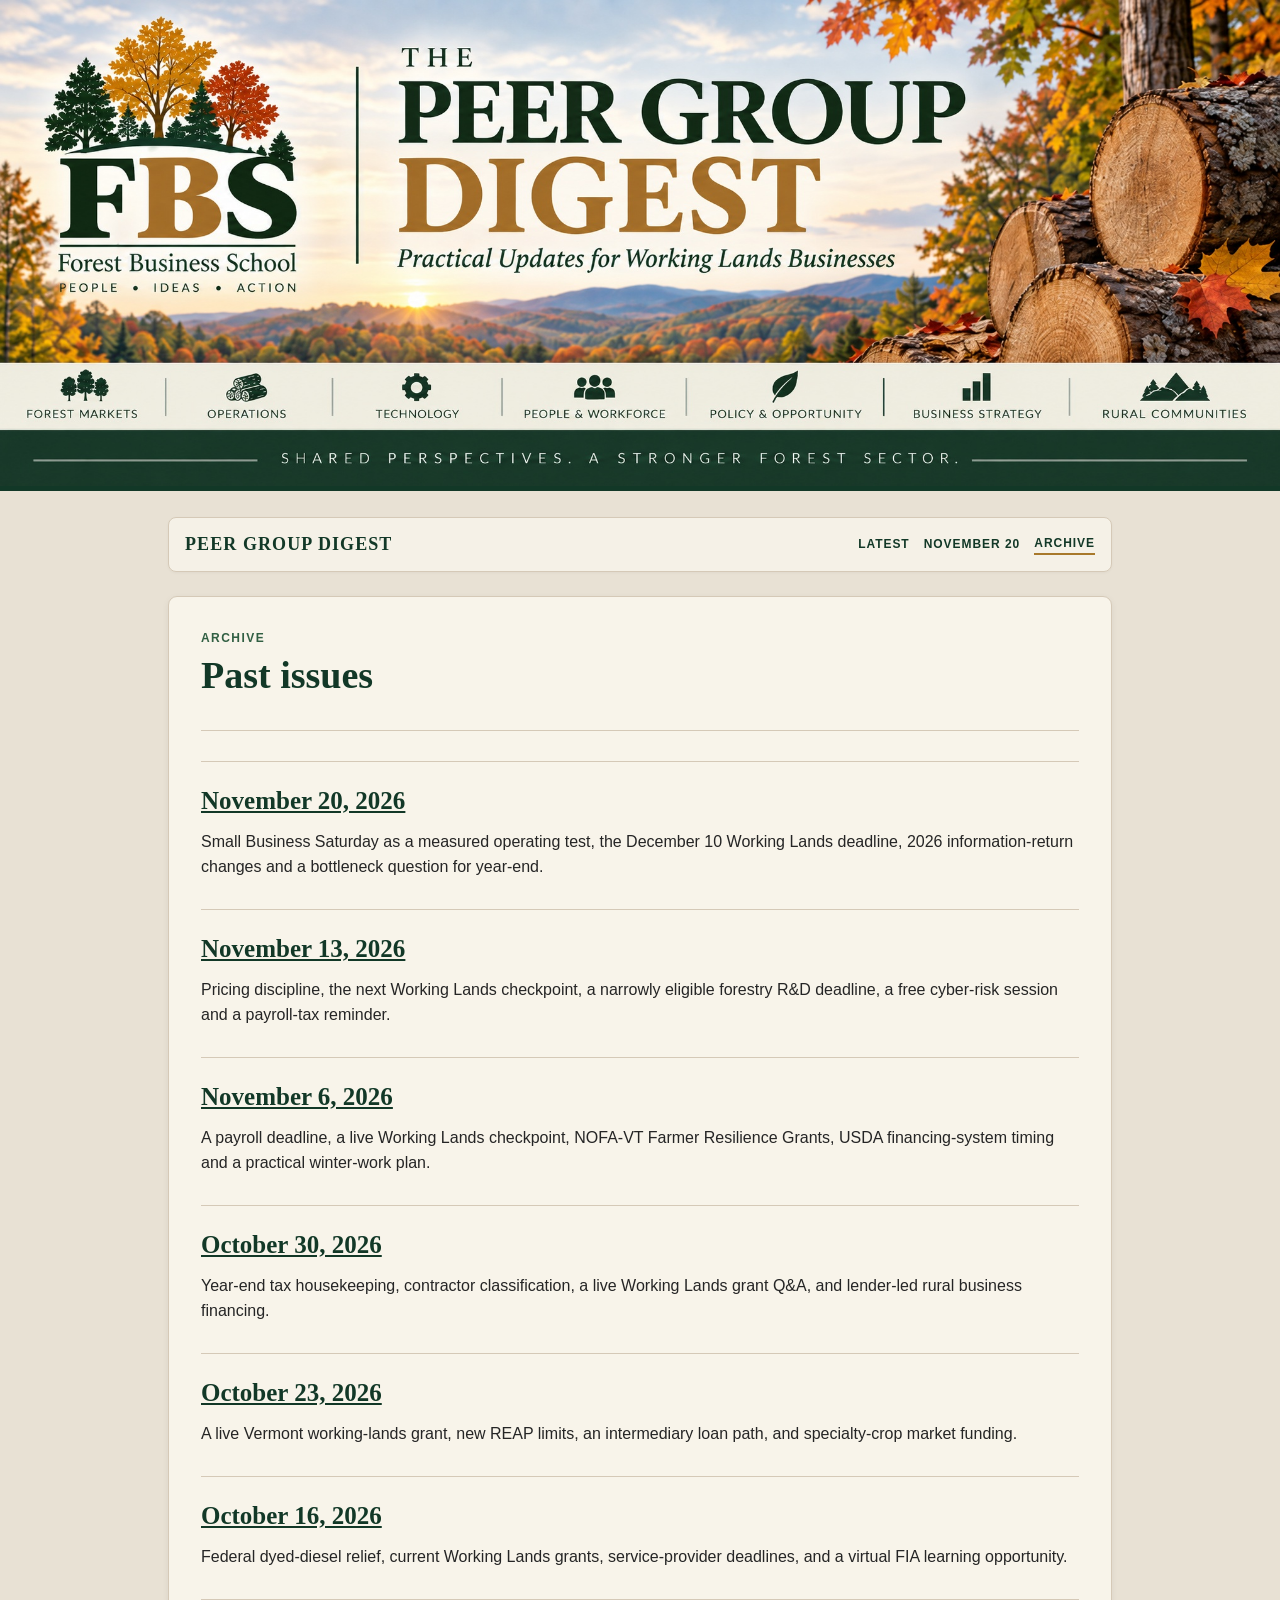
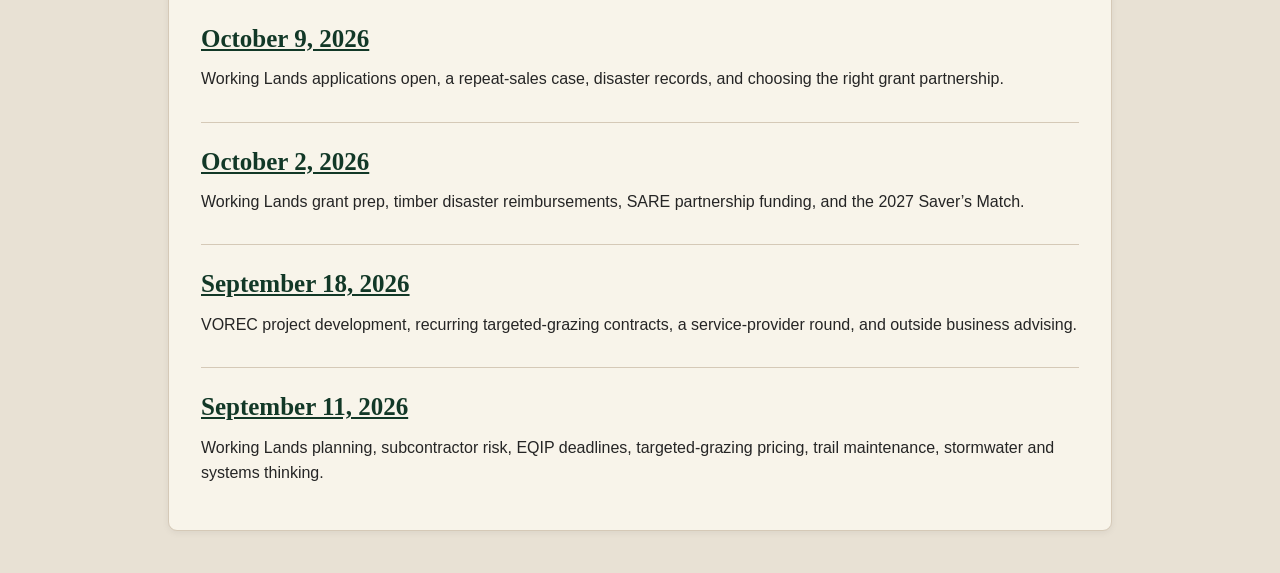
==== commit 3c2cf82d: "Publish Peer Group Digest for November 20, 2026" ====
--- a/archive/index.html
+++ b/archive/index.html
@@ -1 +1 @@
-<!doctype html><html lang="en"><head><meta charset="utf-8"><meta name="viewport" content="width=device-width, initial-scale=1"><title>Archive — Peer Group Digest</title><meta name="description" content="Archive of Peer Group Digest issues."><link rel="canonical" href="https://peer.vtfbs.com/archive/"><meta name="theme-color" content="#123827"><link rel="stylesheet" href="/assets/styles.css?v=20260911b"></head><body><div class="image-masthead"><a href="/"><img src="/assets/peer-header.jpg?v=20260911" alt="The Peer Group Digest — Forest Business School"></a></div><div class="page-shell"><header class="site-header"><div class="brand-block"><a class="brand" href="/">Peer Group Digest</a></div><nav class="site-nav"><a href="/">Latest</a><a href="/2026/11/13/">November 13</a><a class="active" href="/archive/">Archive</a></nav></header><main><section class="edition-header"><p class="section-kicker">Archive</p><h1>Past issues</h1></section><section class="item"><h2><a href="/2026/11/13/">November 13, 2026</a></h2><p>Pricing discipline, the next Working Lands checkpoint, a narrowly eligible forestry R&D deadline, a free cyber-risk session and a payroll-tax reminder.</p></section><section class="item"><h2><a href="/2026/11/06/">November 6, 2026</a></h2><p>A payroll deadline, a live Working Lands checkpoint, NOFA-VT Farmer Resilience Grants, USDA financing-system timing and a practical winter-work plan.</p></section><section class="item"><h2><a href="/2026/10/30/">October 30, 2026</a></h2><p>Year-end tax housekeeping, contractor classification, a live Working Lands grant Q&A, and lender-led rural business financing.</p></section><section class="item"><h2><a href="/2026/10/23/">October 23, 2026</a></h2><p>A live Vermont working-lands grant, new REAP limits, an intermediary loan path, and specialty-crop market funding.</p></section><section class="item"><h2><a href="/2026/10/16/">October 16, 2026</a></h2><p>Federal dyed-diesel relief, current Working Lands grants, service-provider deadlines, and a virtual FIA learning opportunity.</p></section><section class="item"><h2><a href="/2026/10/09/">October 9, 2026</a></h2><p>Working Lands applications open, a repeat-sales case, disaster records, and choosing the right grant partnership.</p></section><section class="item"><h2><a href="/2026/10/02/">October 2, 2026</a></h2><p>Working Lands grant prep, timber disaster reimbursements, SARE partnership funding, and the 2027 Saver’s Match.</p></section><section class="item"><h2><a href="/2026/09/18/">September 18, 2026</a></h2><p>VOREC project development, recurring targeted-grazing contracts, a service-provider round, and outside business advising.</p></section><section class="item"><h2><a href="/2026/09/11/">September 11, 2026</a></h2><p>Working Lands planning, subcontractor risk, EQIP deadlines, targeted-grazing pricing, trail maintenance, stormwater and systems thinking.</p></section></main></div></body></html>+<!doctype html><html lang="en"><head><meta charset="utf-8"><meta name="viewport" content="width=device-width, initial-scale=1"><title>Archive — Peer Group Digest</title><meta name="description" content="Archive of Peer Group Digest issues."><link rel="canonical" href="https://peer.vtfbs.com/archive/"><meta name="theme-color" content="#123827"><link rel="stylesheet" href="/assets/styles.css?v=20260911b"></head><body><div class="image-masthead"><a href="/"><img src="/assets/peer-header.jpg?v=20260911" alt="The Peer Group Digest — Forest Business School"></a></div><div class="page-shell"><header class="site-header"><div class="brand-block"><a class="brand" href="/">Peer Group Digest</a></div><nav class="site-nav"><a href="/">Latest</a><a href="/2026/11/20/">November 20</a><a class="active" href="/archive/">Archive</a></nav></header><main><section class="edition-header"><p class="section-kicker">Archive</p><h1>Past issues</h1></section><section class="item"><h2><a href="/2026/11/20/">November 20, 2026</a></h2><p>Small Business Saturday as a measured operating test, the December 10 Working Lands deadline, 2026 information-return changes and a bottleneck question for year-end.</p></section><section class="item"><h2><a href="/2026/11/13/">November 13, 2026</a></h2><p>Pricing discipline, the next Working Lands checkpoint, a narrowly eligible forestry R&amp;D deadline, a free cyber-risk session and a payroll-tax reminder.</p></section><section class="item"><h2><a href="/2026/11/06/">November 6, 2026</a></h2><p>A payroll deadline, a live Working Lands checkpoint, NOFA-VT Farmer Resilience Grants, USDA financing-system timing and a practical winter-work plan.</p></section><section class="item"><h2><a href="/2026/10/30/">October 30, 2026</a></h2><p>Year-end tax housekeeping, contractor classification, a live Working Lands grant Q&amp;A, and lender-led rural business financing.</p></section><section class="item"><h2><a href="/2026/10/23/">October 23, 2026</a></h2><p>A live Vermont working-lands grant, new REAP limits, an intermediary loan path, and specialty-crop market funding.</p></section><section class="item"><h2><a href="/2026/10/16/">October 16, 2026</a></h2><p>Federal dyed-diesel relief, current Working Lands grants, service-provider deadlines, and a virtual FIA learning opportunity.</p></section><section class="item"><h2><a href="/2026/10/09/">October 9, 2026</a></h2><p>Working Lands applications open, a repeat-sales case, disaster records, and choosing the right grant partnership.</p></section><section class="item"><h2><a href="/2026/10/02/">October 2, 2026</a></h2><p>Working Lands grant prep, timber disaster reimbursements, SARE partnership funding, and the 2027 Saver’s Match.</p></section><section class="item"><h2><a href="/2026/09/18/">September 18, 2026</a></h2><p>VOREC project development, recurring targeted-grazing contracts, a service-provider round, and outside business advising.</p></section><section class="item"><h2><a href="/2026/09/11/">September 11, 2026</a></h2><p>Working Lands planning, subcontractor risk, EQIP deadlines, targeted-grazing pricing, trail maintenance, stormwater and systems thinking.</p></section></main></div></body></html>
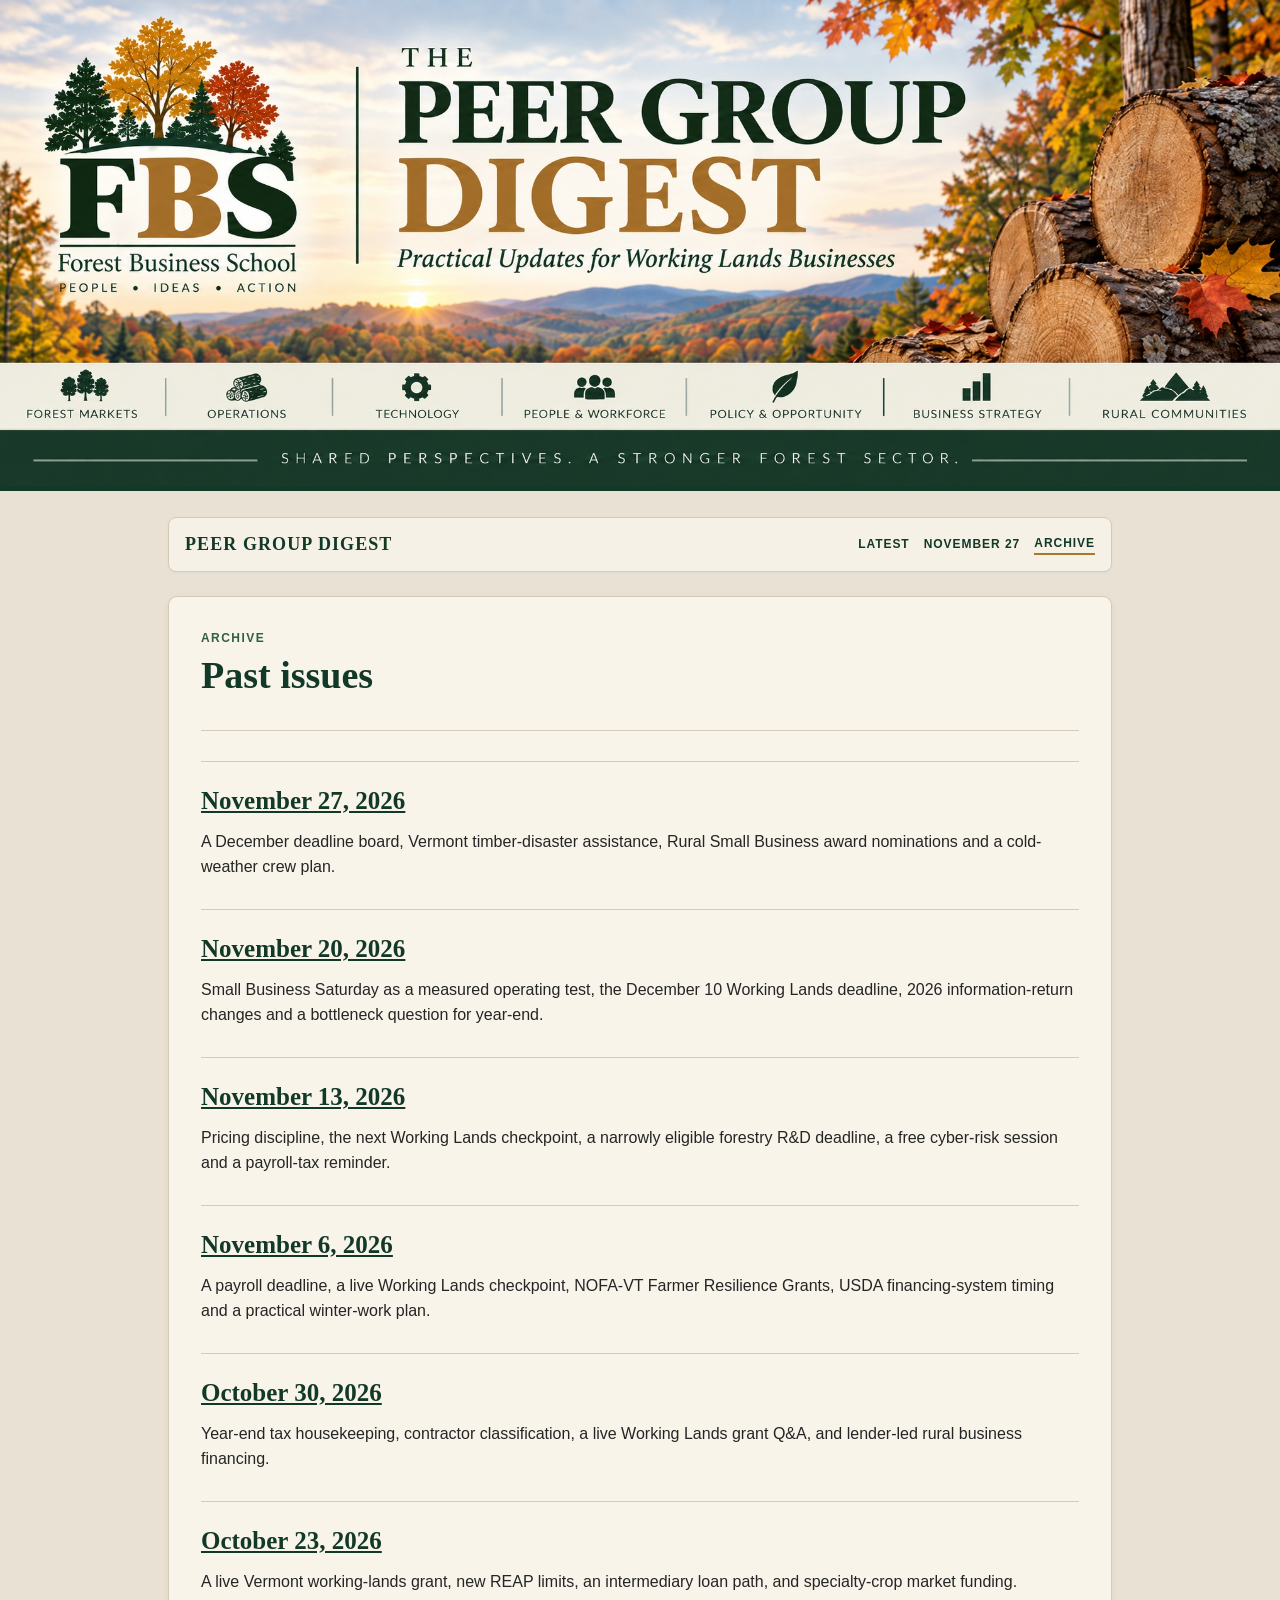
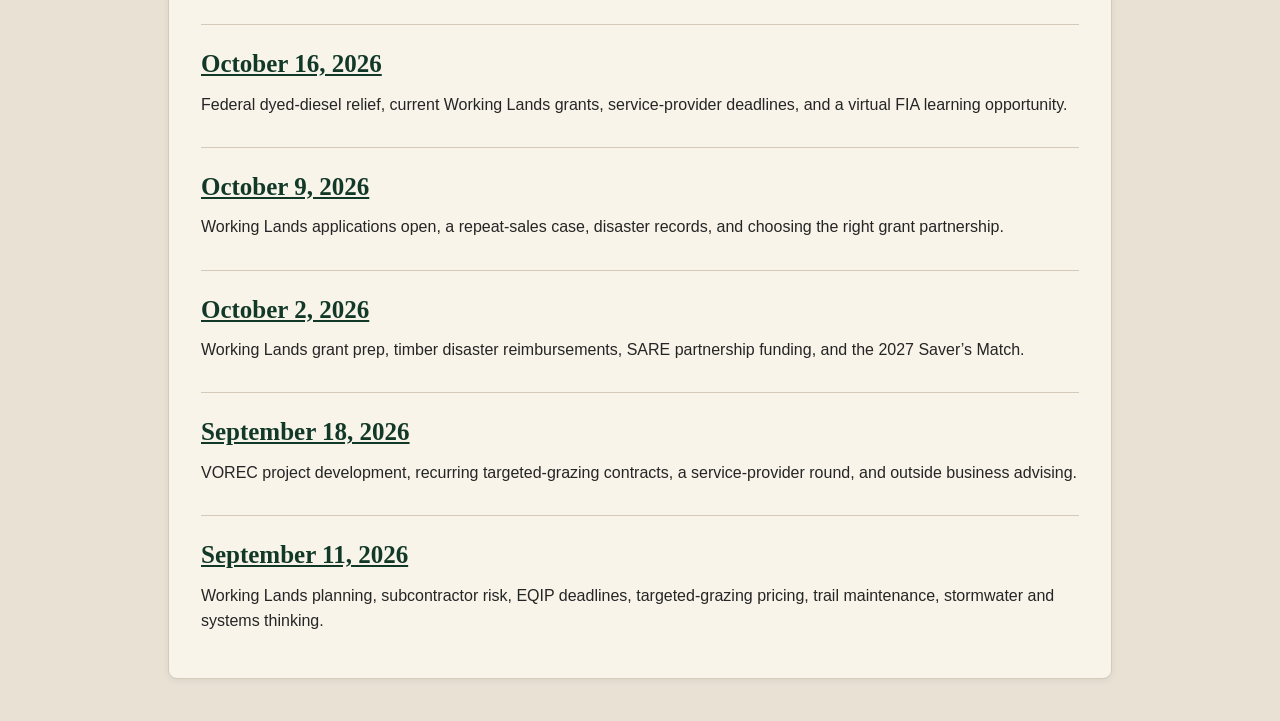
==== commit d626e301: "Publish Peer Group Digest for November 27, 2026" ====
--- a/archive/index.html
+++ b/archive/index.html
@@ -1 +1 @@
-<!doctype html><html lang="en"><head><meta charset="utf-8"><meta name="viewport" content="width=device-width, initial-scale=1"><title>Archive — Peer Group Digest</title><meta name="description" content="Archive of Peer Group Digest issues."><link rel="canonical" href="https://peer.vtfbs.com/archive/"><meta name="theme-color" content="#123827"><link rel="stylesheet" href="/assets/styles.css?v=20260911b"></head><body><div class="image-masthead"><a href="/"><img src="/assets/peer-header.jpg?v=20260911" alt="The Peer Group Digest — Forest Business School"></a></div><div class="page-shell"><header class="site-header"><div class="brand-block"><a class="brand" href="/">Peer Group Digest</a></div><nav class="site-nav"><a href="/">Latest</a><a href="/2026/11/20/">November 20</a><a class="active" href="/archive/">Archive</a></nav></header><main><section class="edition-header"><p class="section-kicker">Archive</p><h1>Past issues</h1></section><section class="item"><h2><a href="/2026/11/20/">November 20, 2026</a></h2><p>Small Business Saturday as a measured operating test, the December 10 Working Lands deadline, 2026 information-return changes and a bottleneck question for year-end.</p></section><section class="item"><h2><a href="/2026/11/13/">November 13, 2026</a></h2><p>Pricing discipline, the next Working Lands checkpoint, a narrowly eligible forestry R&amp;D deadline, a free cyber-risk session and a payroll-tax reminder.</p></section><section class="item"><h2><a href="/2026/11/06/">November 6, 2026</a></h2><p>A payroll deadline, a live Working Lands checkpoint, NOFA-VT Farmer Resilience Grants, USDA financing-system timing and a practical winter-work plan.</p></section><section class="item"><h2><a href="/2026/10/30/">October 30, 2026</a></h2><p>Year-end tax housekeeping, contractor classification, a live Working Lands grant Q&amp;A, and lender-led rural business financing.</p></section><section class="item"><h2><a href="/2026/10/23/">October 23, 2026</a></h2><p>A live Vermont working-lands grant, new REAP limits, an intermediary loan path, and specialty-crop market funding.</p></section><section class="item"><h2><a href="/2026/10/16/">October 16, 2026</a></h2><p>Federal dyed-diesel relief, current Working Lands grants, service-provider deadlines, and a virtual FIA learning opportunity.</p></section><section class="item"><h2><a href="/2026/10/09/">October 9, 2026</a></h2><p>Working Lands applications open, a repeat-sales case, disaster records, and choosing the right grant partnership.</p></section><section class="item"><h2><a href="/2026/10/02/">October 2, 2026</a></h2><p>Working Lands grant prep, timber disaster reimbursements, SARE partnership funding, and the 2027 Saver’s Match.</p></section><section class="item"><h2><a href="/2026/09/18/">September 18, 2026</a></h2><p>VOREC project development, recurring targeted-grazing contracts, a service-provider round, and outside business advising.</p></section><section class="item"><h2><a href="/2026/09/11/">September 11, 2026</a></h2><p>Working Lands planning, subcontractor risk, EQIP deadlines, targeted-grazing pricing, trail maintenance, stormwater and systems thinking.</p></section></main></div></body></html>+<!doctype html><html lang="en"><head><meta charset="utf-8"><meta name="viewport" content="width=device-width, initial-scale=1"><title>Archive — Peer Group Digest</title><meta name="description" content="Archive of Peer Group Digest issues."><link rel="canonical" href="https://peer.vtfbs.com/archive/"><meta name="theme-color" content="#123827"><link rel="stylesheet" href="/assets/styles.css?v=20260911b"></head><body><div class="image-masthead"><a href="/"><img src="/assets/peer-header.jpg?v=20260911" alt="The Peer Group Digest — Forest Business School"></a></div><div class="page-shell"><header class="site-header"><div class="brand-block"><a class="brand" href="/">Peer Group Digest</a></div><nav class="site-nav"><a href="/">Latest</a><a href="/2026/11/27/">November 27</a><a class="active" href="/archive/">Archive</a></nav></header><main><section class="edition-header"><p class="section-kicker">Archive</p><h1>Past issues</h1></section><section class="item"><h2><a href="/2026/11/27/">November 27, 2026</a></h2><p>A December deadline board, Vermont timber-disaster assistance, Rural Small Business award nominations and a cold-weather crew plan.</p></section><section class="item"><h2><a href="/2026/11/20/">November 20, 2026</a></h2><p>Small Business Saturday as a measured operating test, the December 10 Working Lands deadline, 2026 information-return changes and a bottleneck question for year-end.</p></section><section class="item"><h2><a href="/2026/11/13/">November 13, 2026</a></h2><p>Pricing discipline, the next Working Lands checkpoint, a narrowly eligible forestry R&amp;D deadline, a free cyber-risk session and a payroll-tax reminder.</p></section><section class="item"><h2><a href="/2026/11/06/">November 6, 2026</a></h2><p>A payroll deadline, a live Working Lands checkpoint, NOFA-VT Farmer Resilience Grants, USDA financing-system timing and a practical winter-work plan.</p></section><section class="item"><h2><a href="/2026/10/30/">October 30, 2026</a></h2><p>Year-end tax housekeeping, contractor classification, a live Working Lands grant Q&amp;A, and lender-led rural business financing.</p></section><section class="item"><h2><a href="/2026/10/23/">October 23, 2026</a></h2><p>A live Vermont working-lands grant, new REAP limits, an intermediary loan path, and specialty-crop market funding.</p></section><section class="item"><h2><a href="/2026/10/16/">October 16, 2026</a></h2><p>Federal dyed-diesel relief, current Working Lands grants, service-provider deadlines, and a virtual FIA learning opportunity.</p></section><section class="item"><h2><a href="/2026/10/09/">October 9, 2026</a></h2><p>Working Lands applications open, a repeat-sales case, disaster records, and choosing the right grant partnership.</p></section><section class="item"><h2><a href="/2026/10/02/">October 2, 2026</a></h2><p>Working Lands grant prep, timber disaster reimbursements, SARE partnership funding, and the 2027 Saver’s Match.</p></section><section class="item"><h2><a href="/2026/09/18/">September 18, 2026</a></h2><p>VOREC project development, recurring targeted-grazing contracts, a service-provider round, and outside business advising.</p></section><section class="item"><h2><a href="/2026/09/11/">September 11, 2026</a></h2><p>Working Lands planning, subcontractor risk, EQIP deadlines, targeted-grazing pricing, trail maintenance, stormwater and systems thinking.</p></section></main></div></body></html>
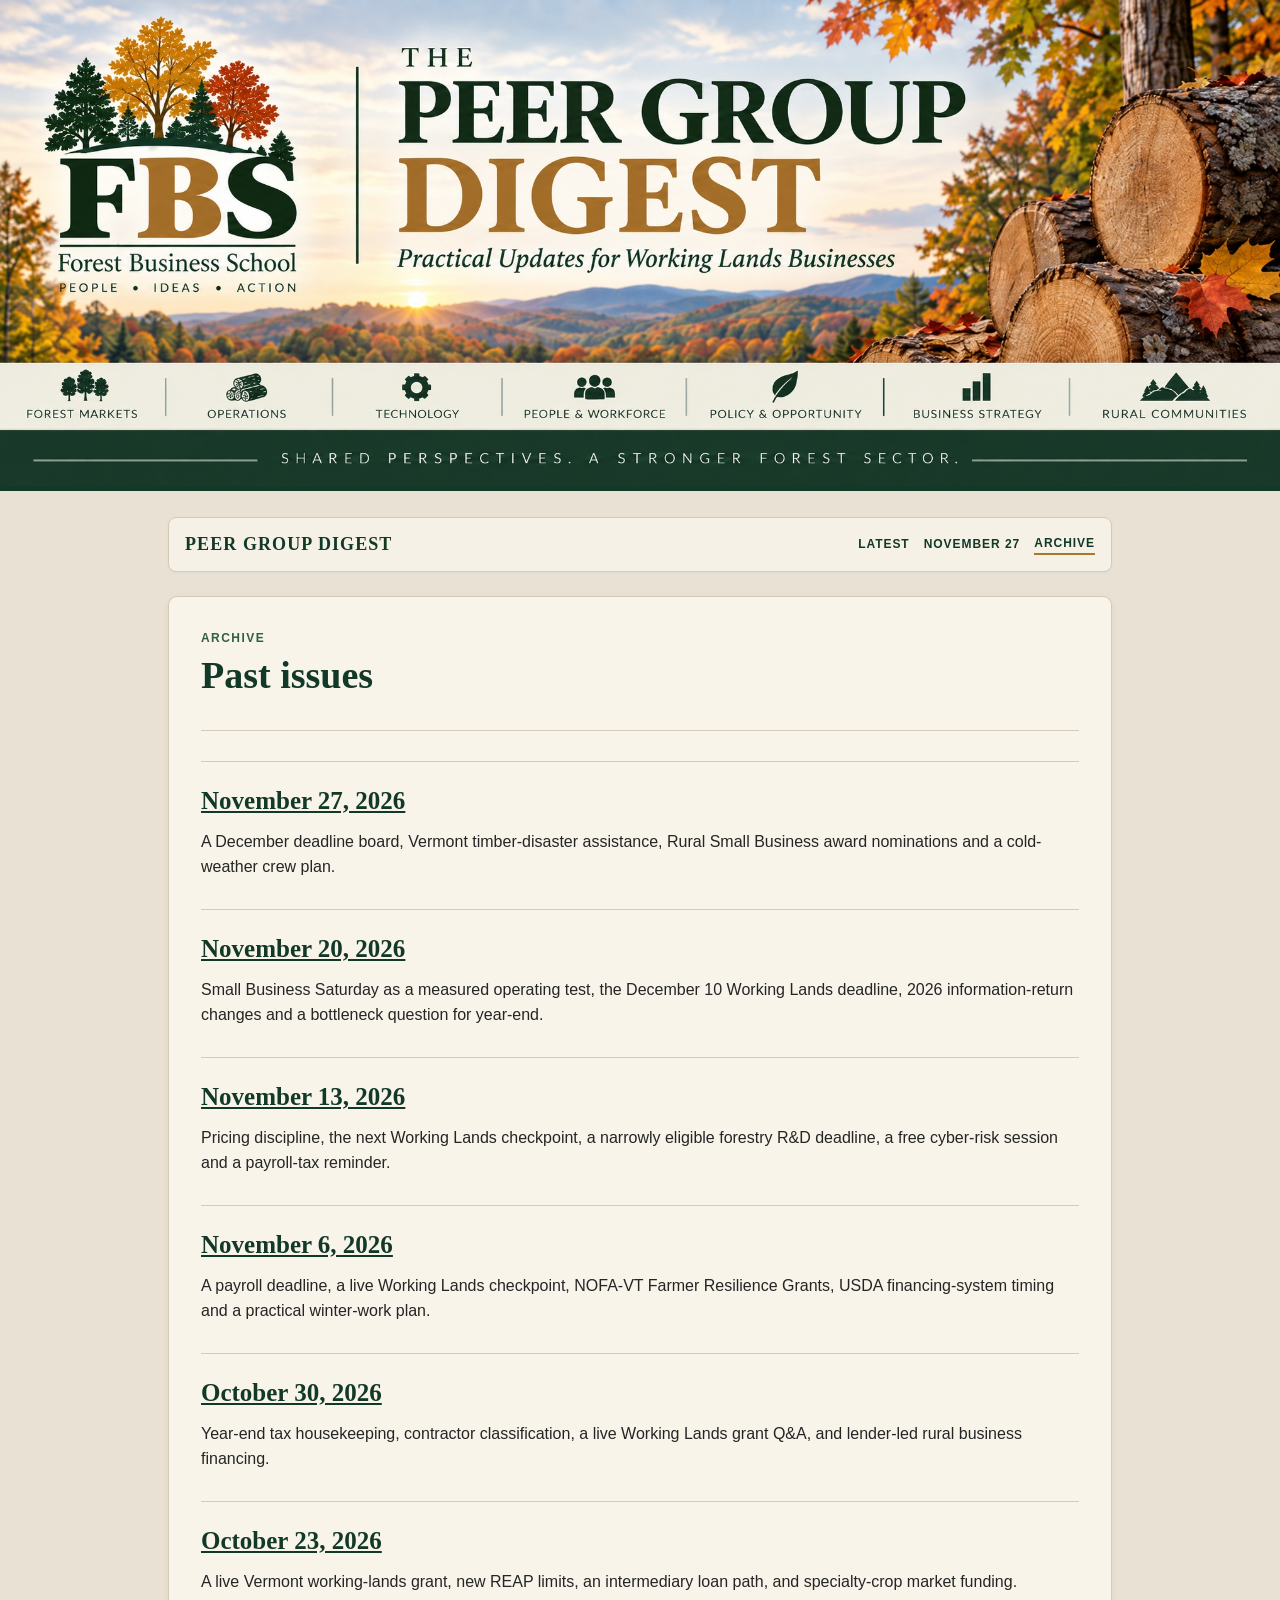
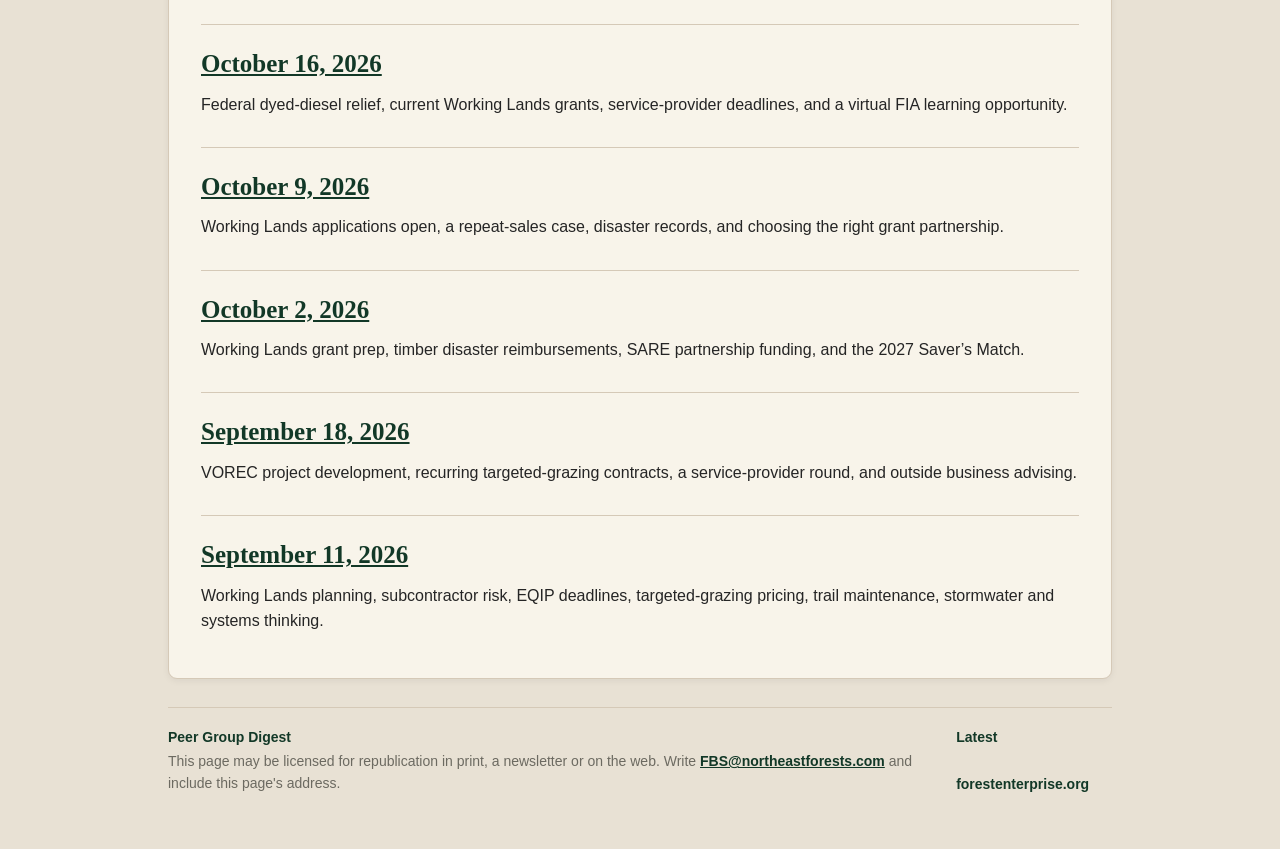
==== commit 9d2c19c8: "Add licensing notice Co-authored-by: loggingchance <loggingchance@users.noreply.github.com>" ====
--- a/archive/index.html
+++ b/archive/index.html
@@ -1 +1 @@
-<!doctype html><html lang="en"><head><meta charset="utf-8"><meta name="viewport" content="width=device-width, initial-scale=1"><title>Archive — Peer Group Digest</title><meta name="description" content="Archive of Peer Group Digest issues."><link rel="canonical" href="https://peer.vtfbs.com/archive/"><meta name="theme-color" content="#123827"><link rel="stylesheet" href="/assets/styles.css?v=20260911b"></head><body><div class="image-masthead"><a href="/"><img src="/assets/peer-header.jpg?v=20260911" alt="The Peer Group Digest — Forest Business School"></a></div><div class="page-shell"><header class="site-header"><div class="brand-block"><a class="brand" href="/">Peer Group Digest</a></div><nav class="site-nav"><a href="/">Latest</a><a href="/2026/11/27/">November 27</a><a class="active" href="/archive/">Archive</a></nav></header><main><section class="edition-header"><p class="section-kicker">Archive</p><h1>Past issues</h1></section><section class="item"><h2><a href="/2026/11/27/">November 27, 2026</a></h2><p>A December deadline board, Vermont timber-disaster assistance, Rural Small Business award nominations and a cold-weather crew plan.</p></section><section class="item"><h2><a href="/2026/11/20/">November 20, 2026</a></h2><p>Small Business Saturday as a measured operating test, the December 10 Working Lands deadline, 2026 information-return changes and a bottleneck question for year-end.</p></section><section class="item"><h2><a href="/2026/11/13/">November 13, 2026</a></h2><p>Pricing discipline, the next Working Lands checkpoint, a narrowly eligible forestry R&amp;D deadline, a free cyber-risk session and a payroll-tax reminder.</p></section><section class="item"><h2><a href="/2026/11/06/">November 6, 2026</a></h2><p>A payroll deadline, a live Working Lands checkpoint, NOFA-VT Farmer Resilience Grants, USDA financing-system timing and a practical winter-work plan.</p></section><section class="item"><h2><a href="/2026/10/30/">October 30, 2026</a></h2><p>Year-end tax housekeeping, contractor classification, a live Working Lands grant Q&amp;A, and lender-led rural business financing.</p></section><section class="item"><h2><a href="/2026/10/23/">October 23, 2026</a></h2><p>A live Vermont working-lands grant, new REAP limits, an intermediary loan path, and specialty-crop market funding.</p></section><section class="item"><h2><a href="/2026/10/16/">October 16, 2026</a></h2><p>Federal dyed-diesel relief, current Working Lands grants, service-provider deadlines, and a virtual FIA learning opportunity.</p></section><section class="item"><h2><a href="/2026/10/09/">October 9, 2026</a></h2><p>Working Lands applications open, a repeat-sales case, disaster records, and choosing the right grant partnership.</p></section><section class="item"><h2><a href="/2026/10/02/">October 2, 2026</a></h2><p>Working Lands grant prep, timber disaster reimbursements, SARE partnership funding, and the 2027 Saver’s Match.</p></section><section class="item"><h2><a href="/2026/09/18/">September 18, 2026</a></h2><p>VOREC project development, recurring targeted-grazing contracts, a service-provider round, and outside business advising.</p></section><section class="item"><h2><a href="/2026/09/11/">September 11, 2026</a></h2><p>Working Lands planning, subcontractor risk, EQIP deadlines, targeted-grazing pricing, trail maintenance, stormwater and systems thinking.</p></section></main></div></body></html>+<!doctype html><html lang="en"><head><meta charset="utf-8"><meta name="viewport" content="width=device-width, initial-scale=1"><title>Archive — Peer Group Digest</title><meta name="description" content="Archive of Peer Group Digest issues."><link rel="canonical" href="https://peer.vtfbs.com/archive/"><meta name="theme-color" content="#123827"><link rel="stylesheet" href="/assets/styles.css?v=20260911b"></head><body><div class="image-masthead"><a href="/"><img src="/assets/peer-header.jpg?v=20260911" alt="The Peer Group Digest — Forest Business School"></a></div><div class="page-shell"><header class="site-header"><div class="brand-block"><a class="brand" href="/">Peer Group Digest</a></div><nav class="site-nav"><a href="/">Latest</a><a href="/2026/11/27/">November 27</a><a class="active" href="/archive/">Archive</a></nav></header><main><section class="edition-header"><p class="section-kicker">Archive</p><h1>Past issues</h1></section><section class="item"><h2><a href="/2026/11/27/">November 27, 2026</a></h2><p>A December deadline board, Vermont timber-disaster assistance, Rural Small Business award nominations and a cold-weather crew plan.</p></section><section class="item"><h2><a href="/2026/11/20/">November 20, 2026</a></h2><p>Small Business Saturday as a measured operating test, the December 10 Working Lands deadline, 2026 information-return changes and a bottleneck question for year-end.</p></section><section class="item"><h2><a href="/2026/11/13/">November 13, 2026</a></h2><p>Pricing discipline, the next Working Lands checkpoint, a narrowly eligible forestry R&amp;D deadline, a free cyber-risk session and a payroll-tax reminder.</p></section><section class="item"><h2><a href="/2026/11/06/">November 6, 2026</a></h2><p>A payroll deadline, a live Working Lands checkpoint, NOFA-VT Farmer Resilience Grants, USDA financing-system timing and a practical winter-work plan.</p></section><section class="item"><h2><a href="/2026/10/30/">October 30, 2026</a></h2><p>Year-end tax housekeeping, contractor classification, a live Working Lands grant Q&amp;A, and lender-led rural business financing.</p></section><section class="item"><h2><a href="/2026/10/23/">October 23, 2026</a></h2><p>A live Vermont working-lands grant, new REAP limits, an intermediary loan path, and specialty-crop market funding.</p></section><section class="item"><h2><a href="/2026/10/16/">October 16, 2026</a></h2><p>Federal dyed-diesel relief, current Working Lands grants, service-provider deadlines, and a virtual FIA learning opportunity.</p></section><section class="item"><h2><a href="/2026/10/09/">October 9, 2026</a></h2><p>Working Lands applications open, a repeat-sales case, disaster records, and choosing the right grant partnership.</p></section><section class="item"><h2><a href="/2026/10/02/">October 2, 2026</a></h2><p>Working Lands grant prep, timber disaster reimbursements, SARE partnership funding, and the 2027 Saver’s Match.</p></section><section class="item"><h2><a href="/2026/09/18/">September 18, 2026</a></h2><p>VOREC project development, recurring targeted-grazing contracts, a service-provider round, and outside business advising.</p></section><section class="item"><h2><a href="/2026/09/11/">September 11, 2026</a></h2><p>Working Lands planning, subcontractor risk, EQIP deadlines, targeted-grazing pricing, trail maintenance, stormwater and systems thinking.</p></section></main><footer class="site-footer"><div><p class="footer-title">Peer Group Digest</p><p>This page may be licensed for republication in print, a newsletter or on the web. Write <a href="mailto:FBS@northeastforests.com">FBS@northeastforests.com</a> and include this page's address.</p></div><div class="footer-links"><a href="/">Latest</a><a href="https://www.forestenterprise.org">forestenterprise.org</a></div></footer></div></body></html>
